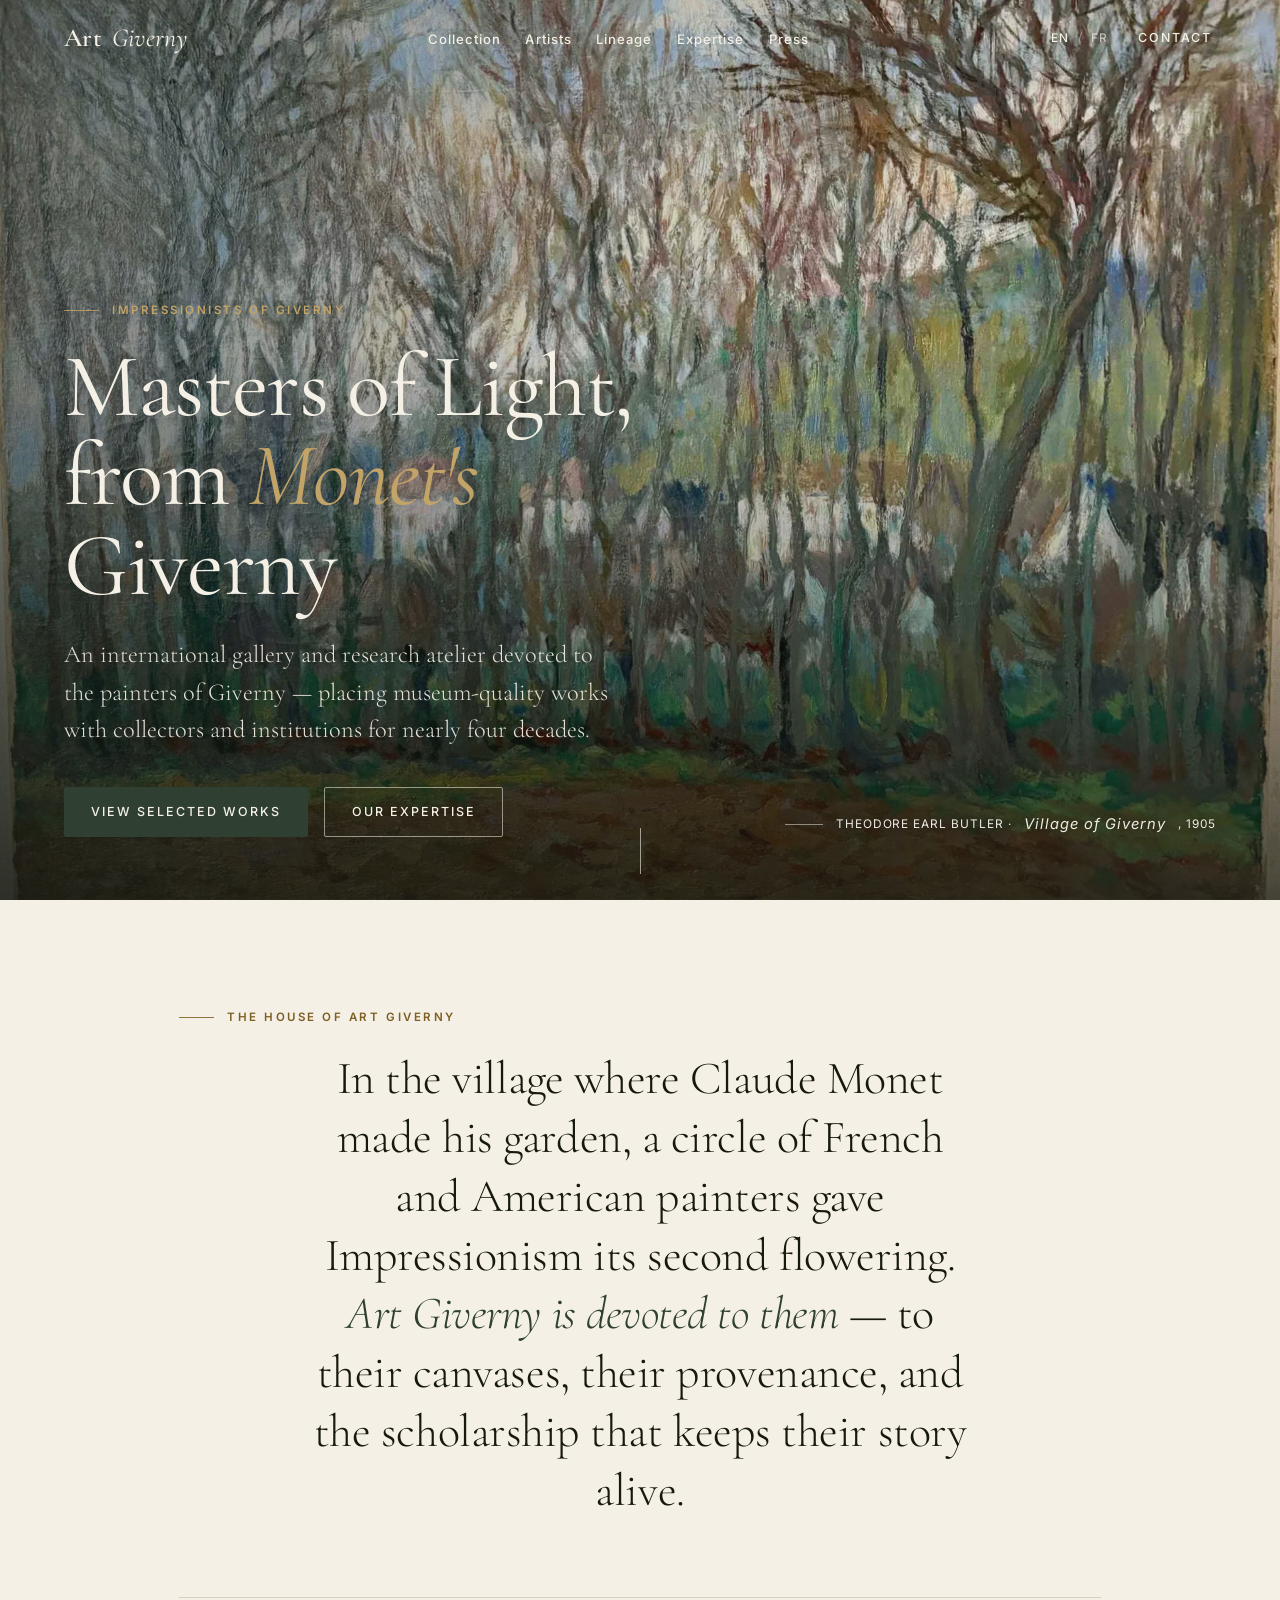
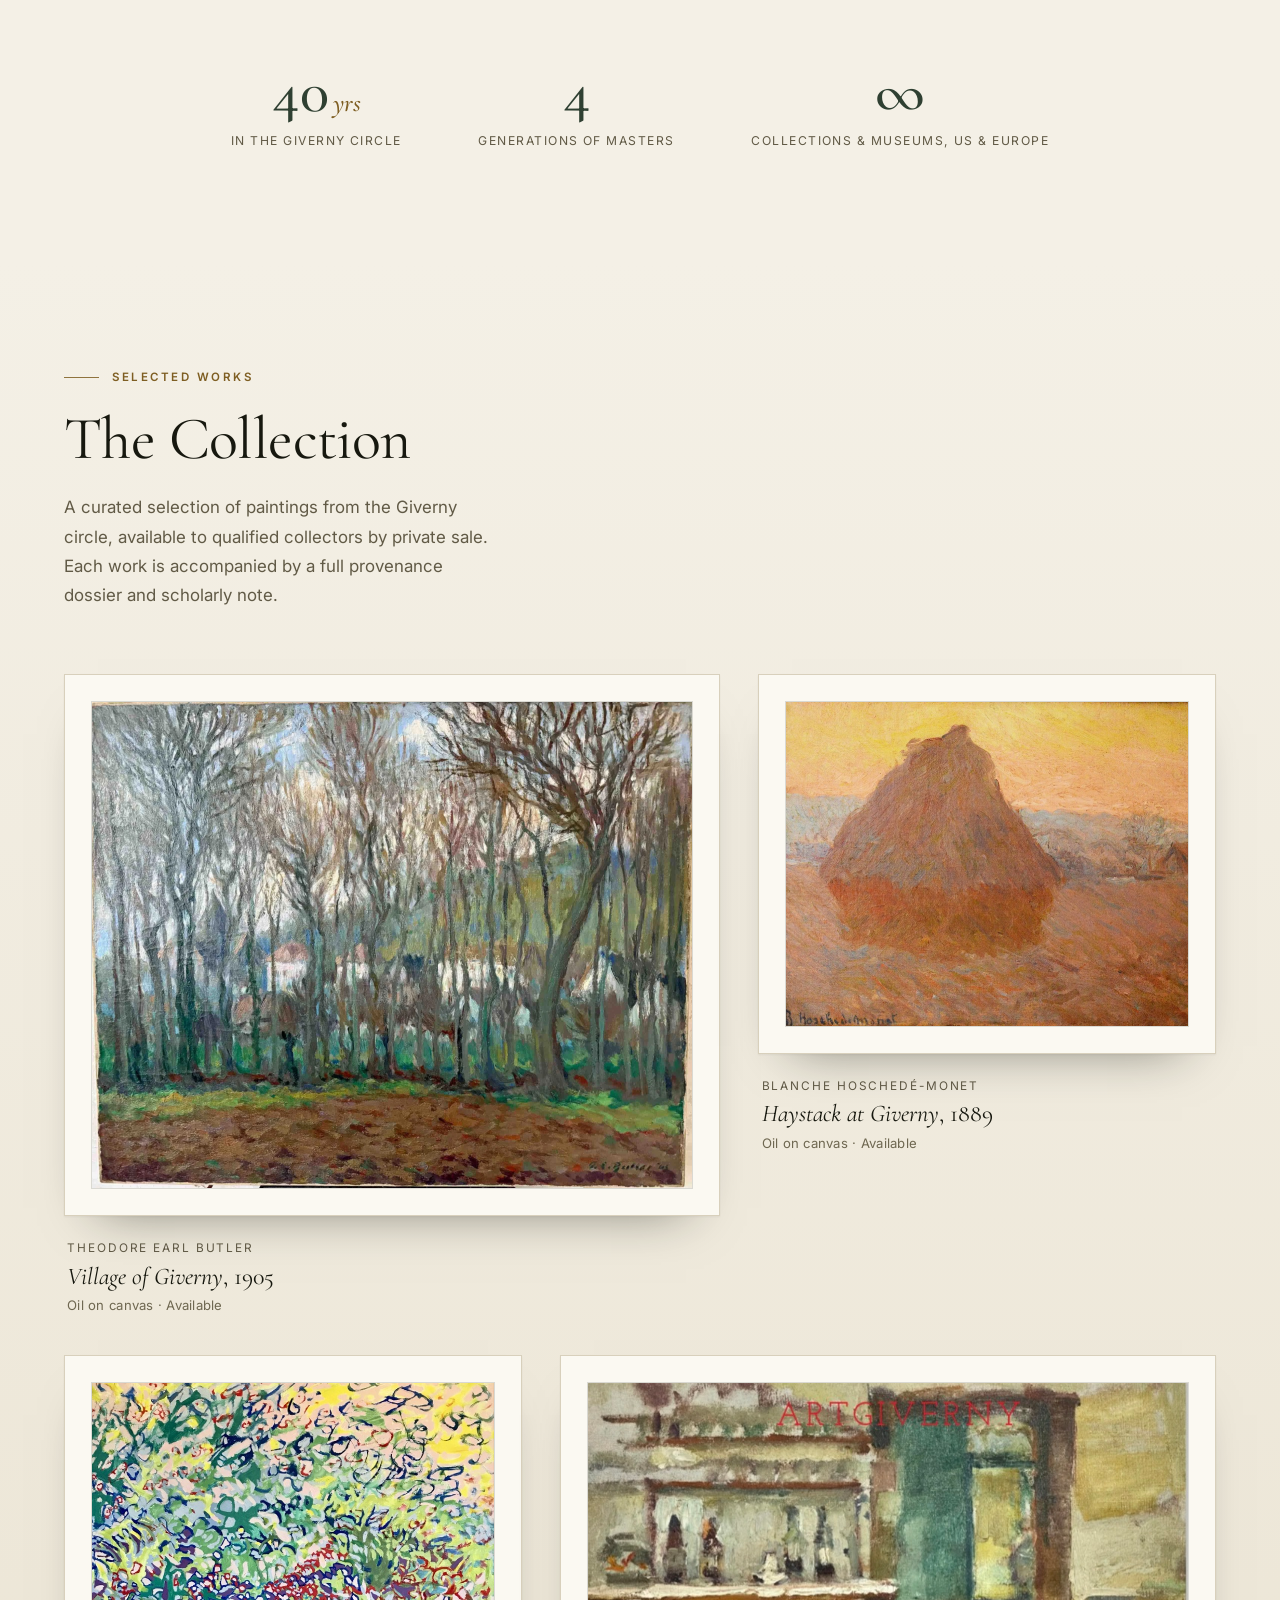
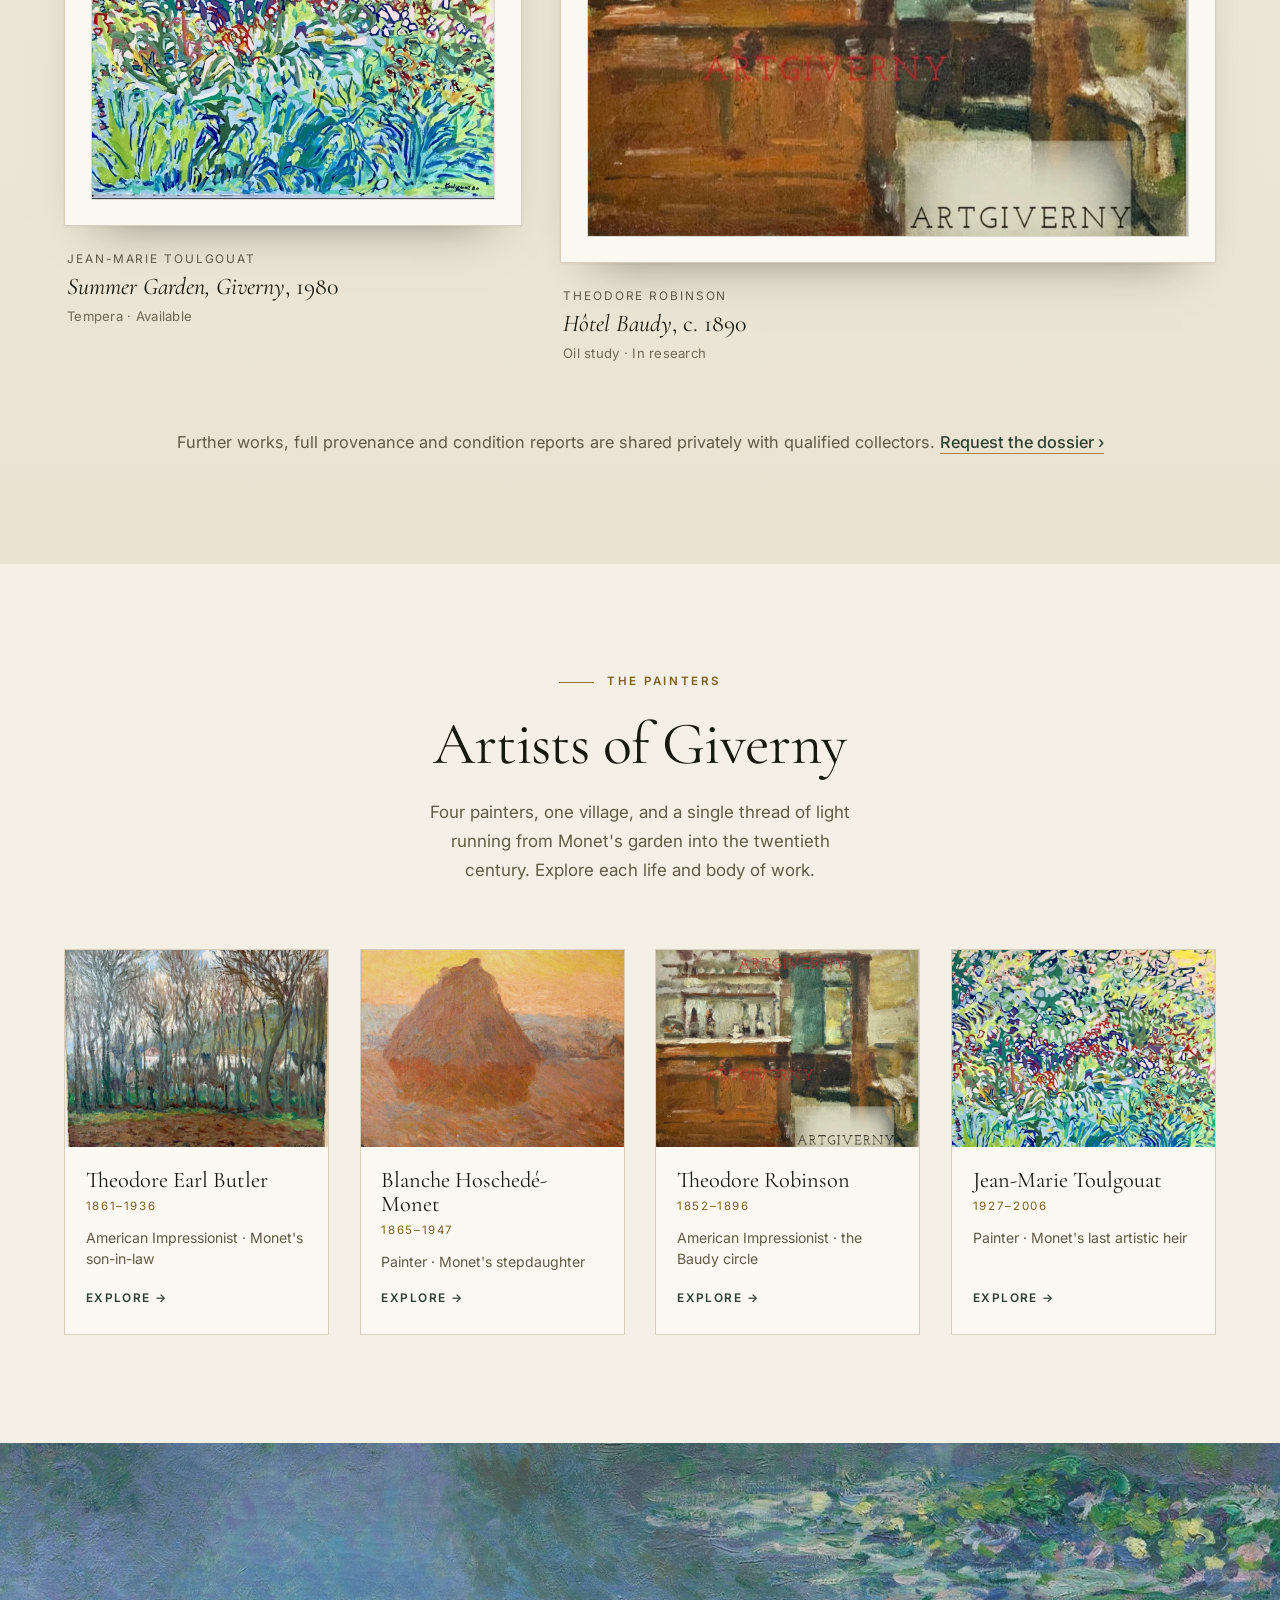
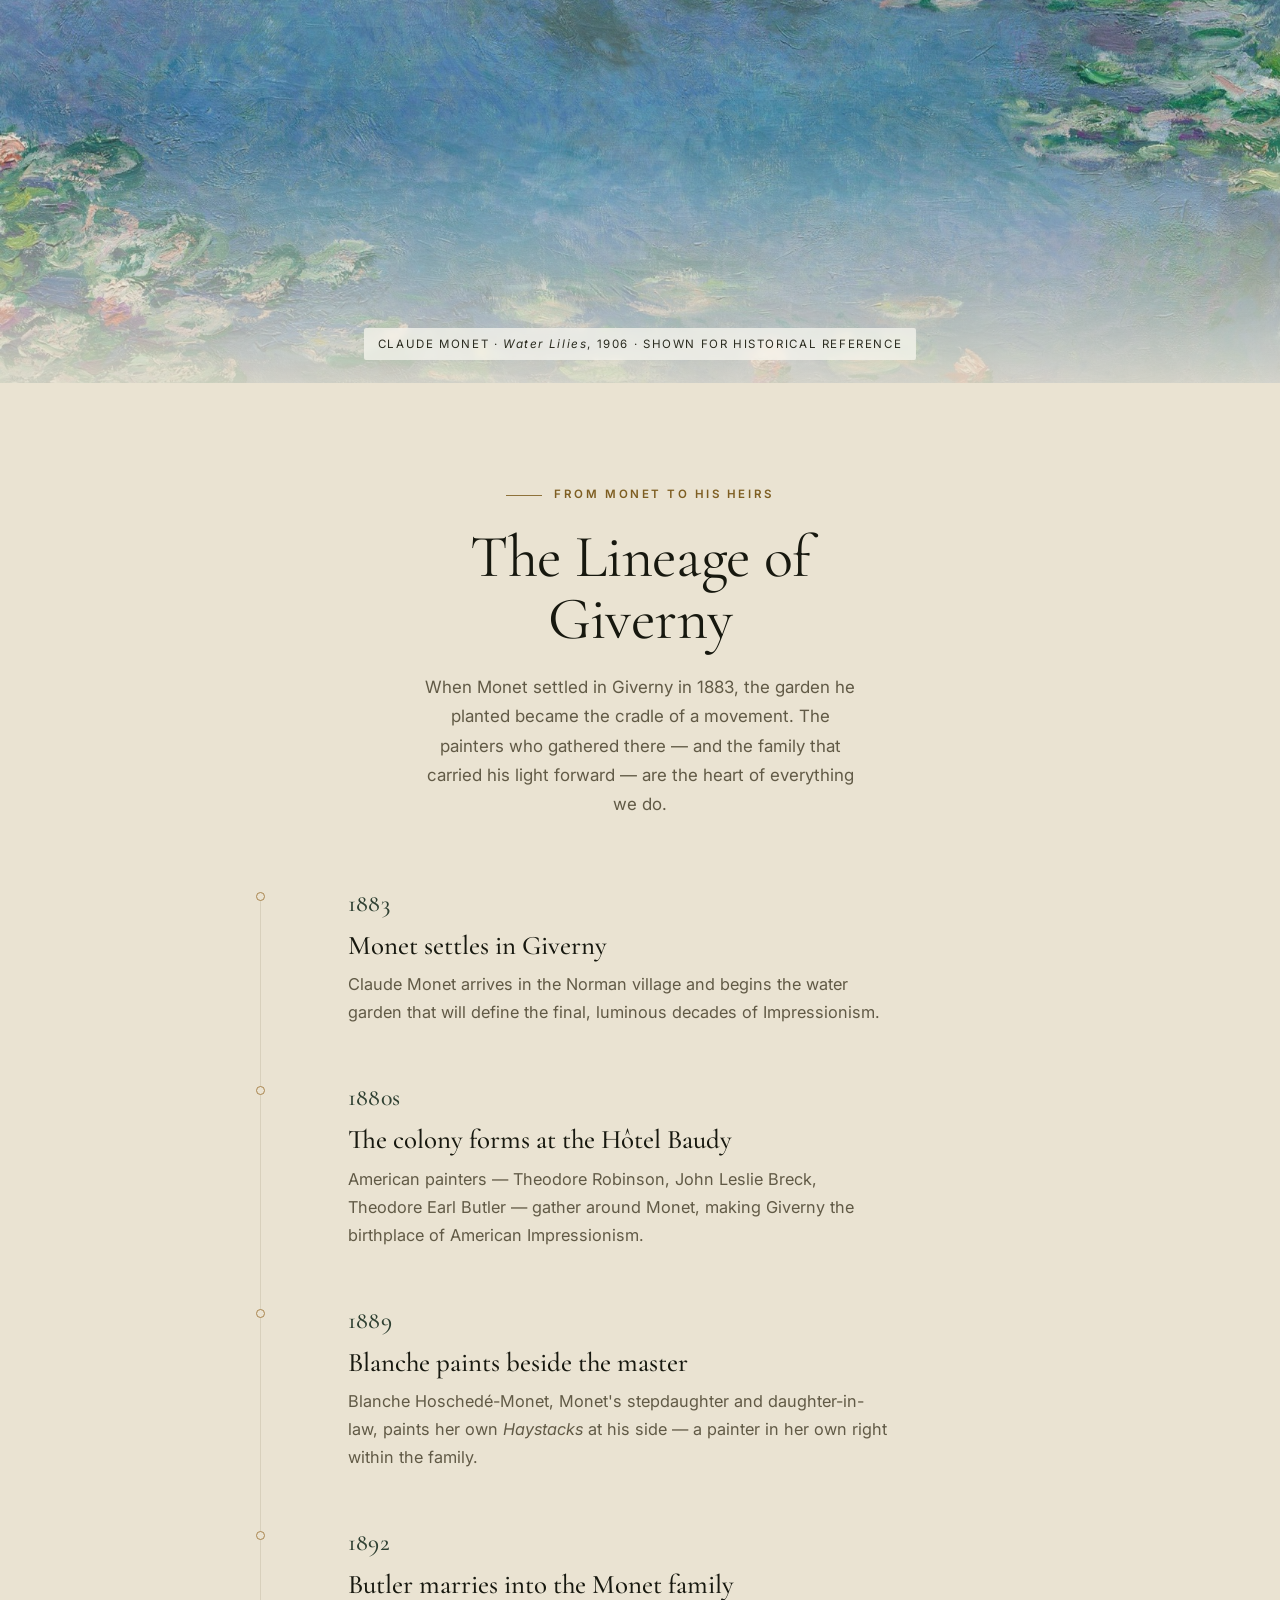
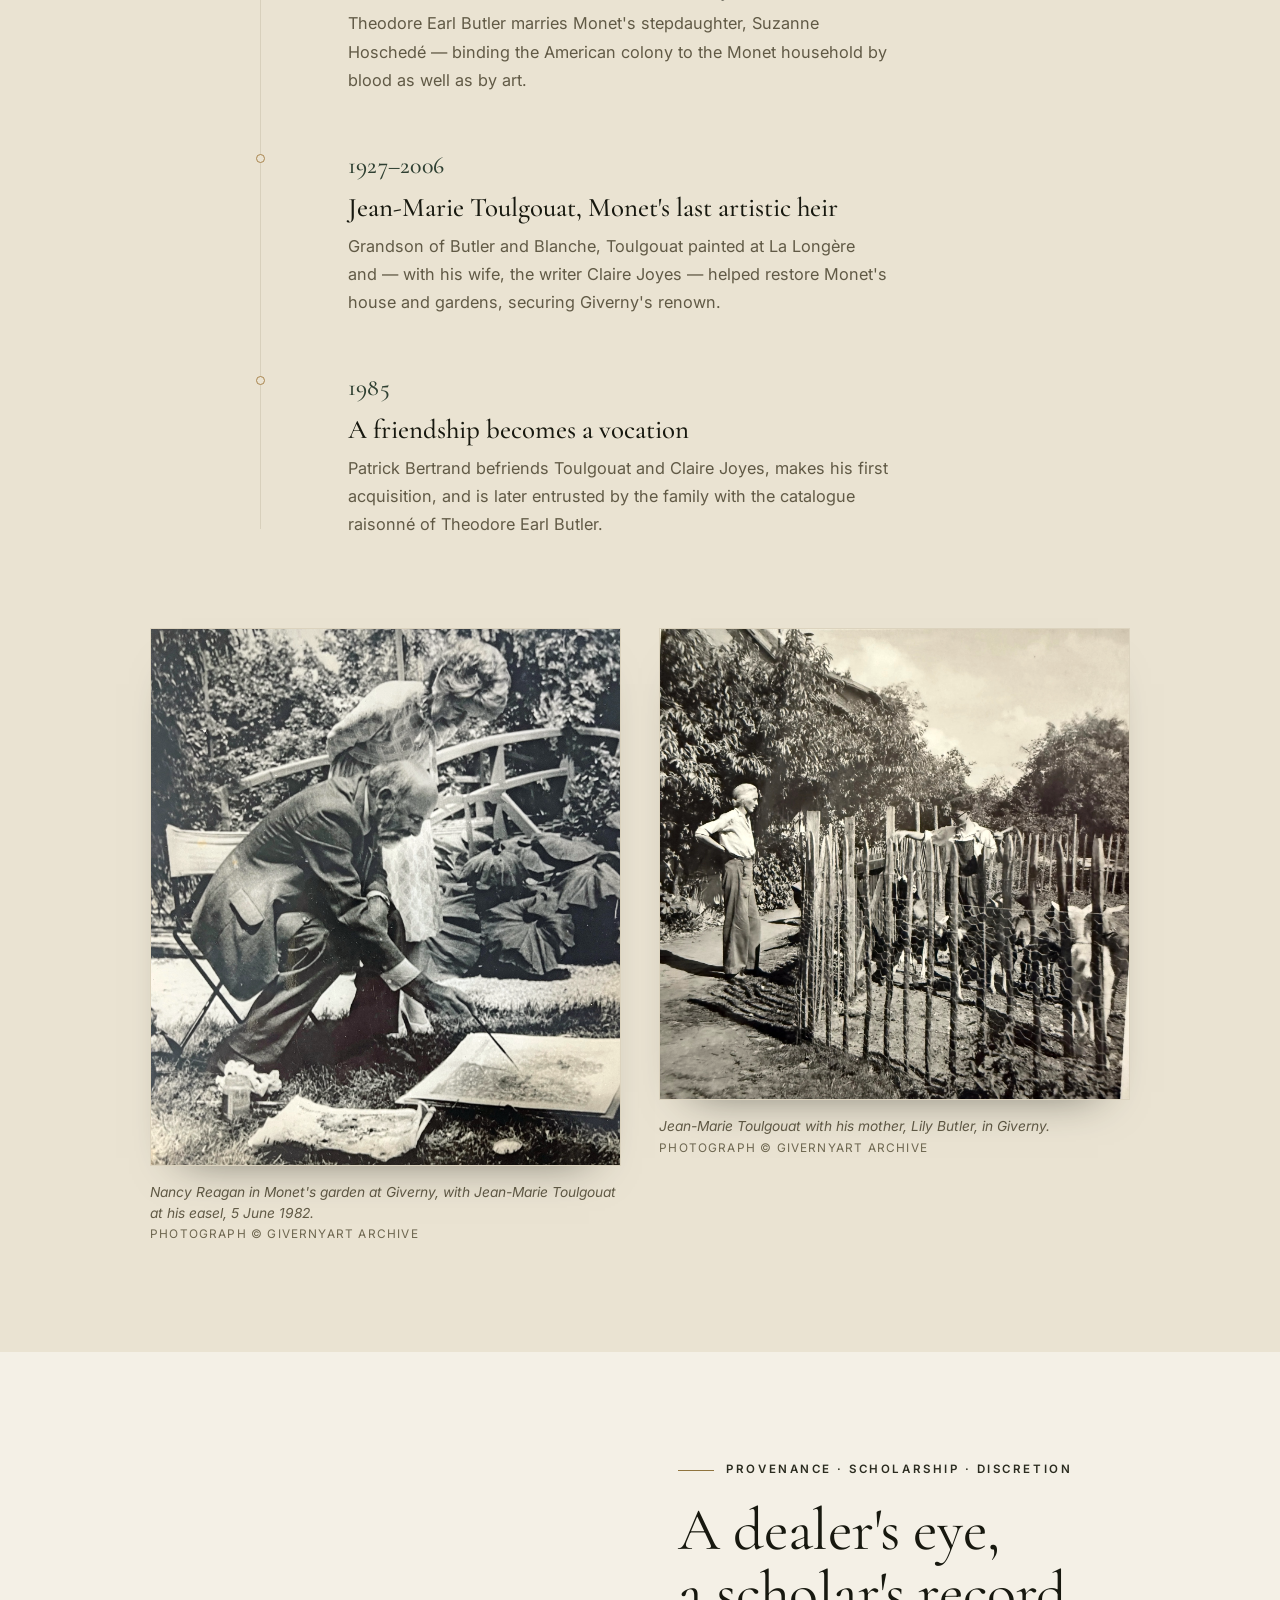
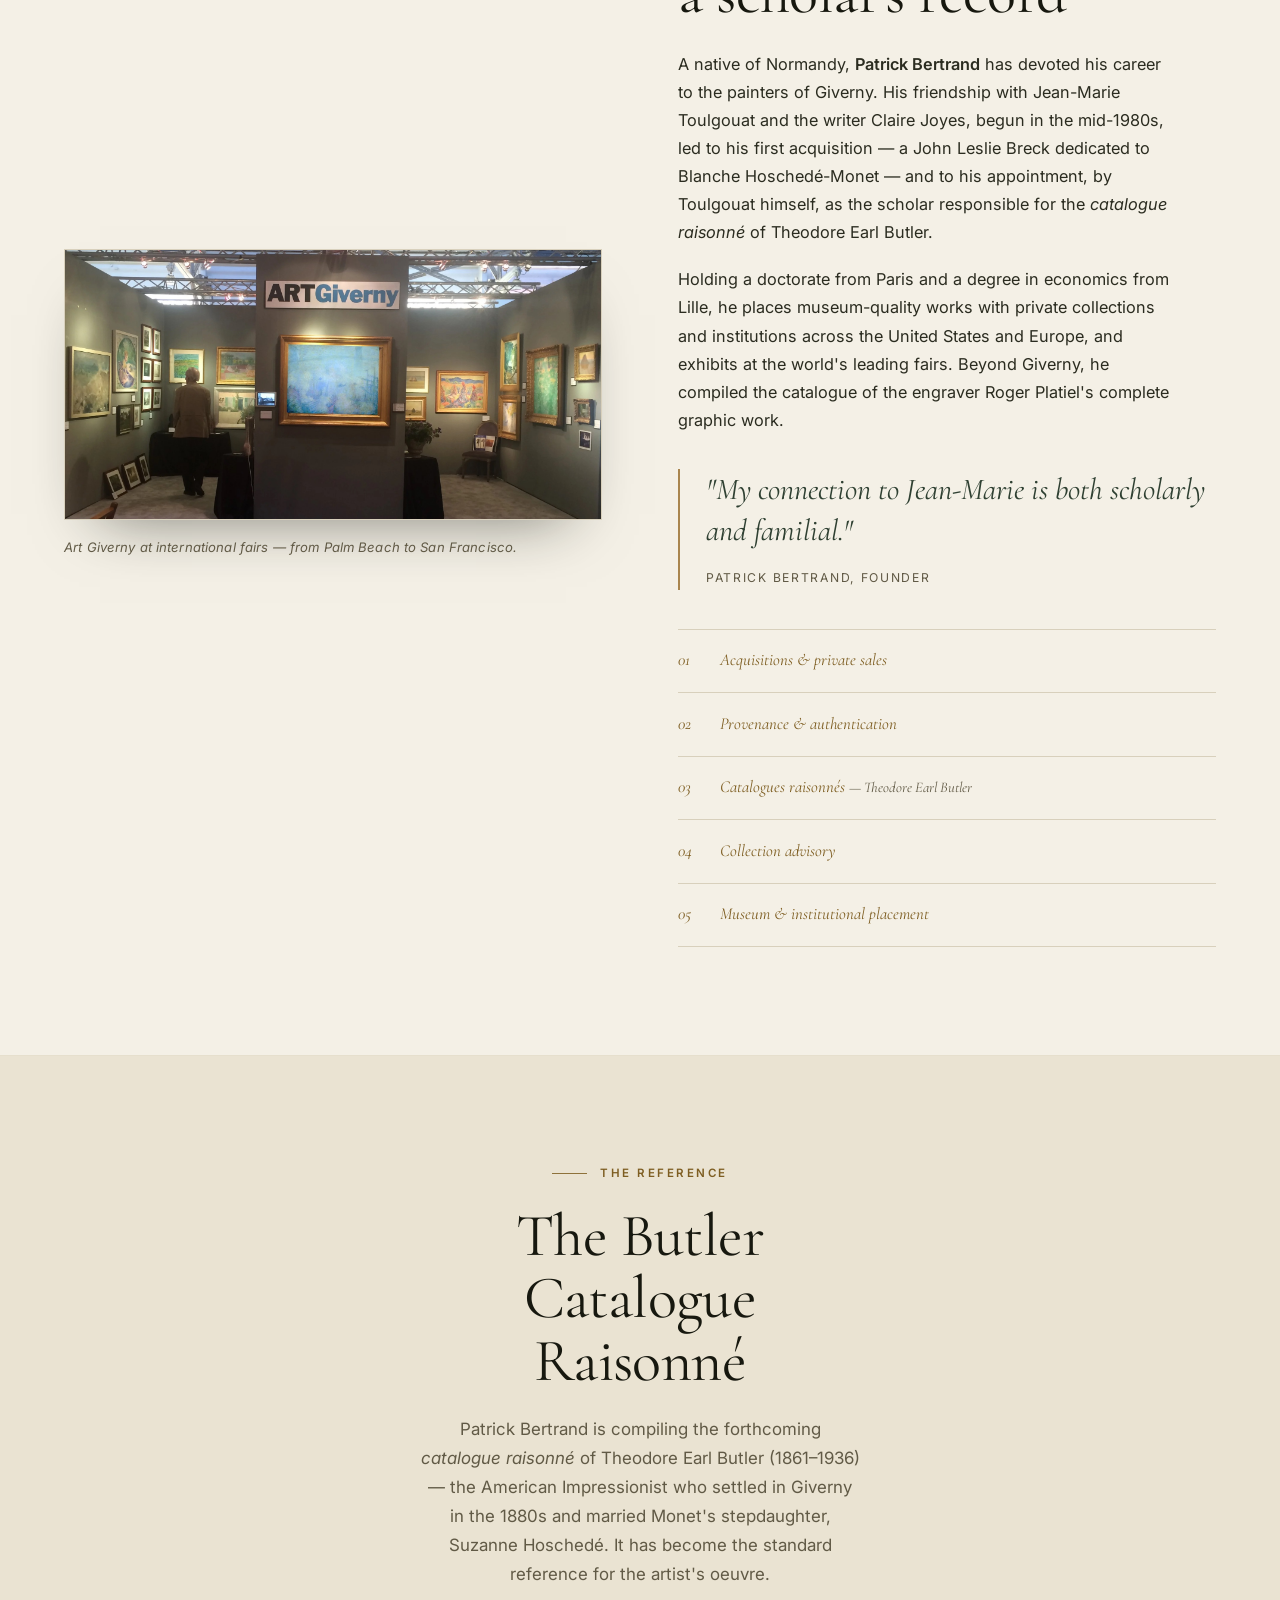
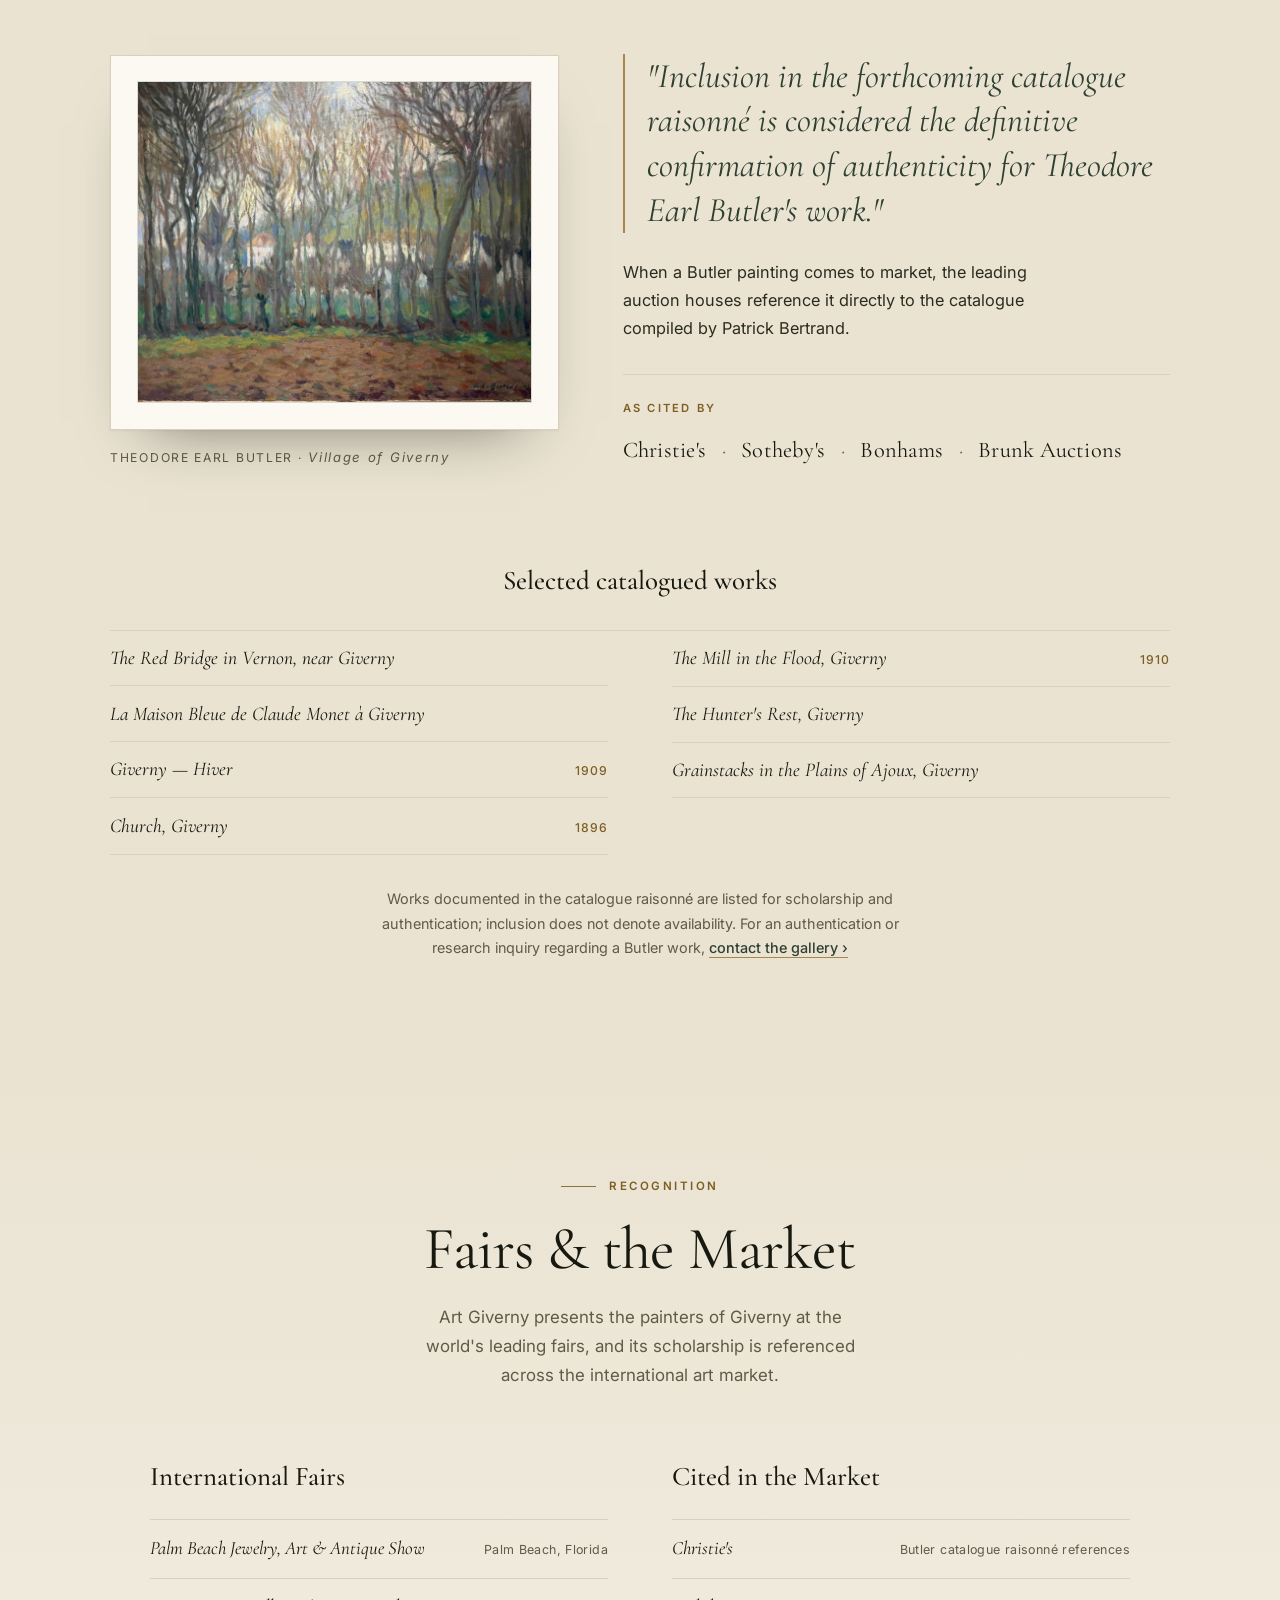
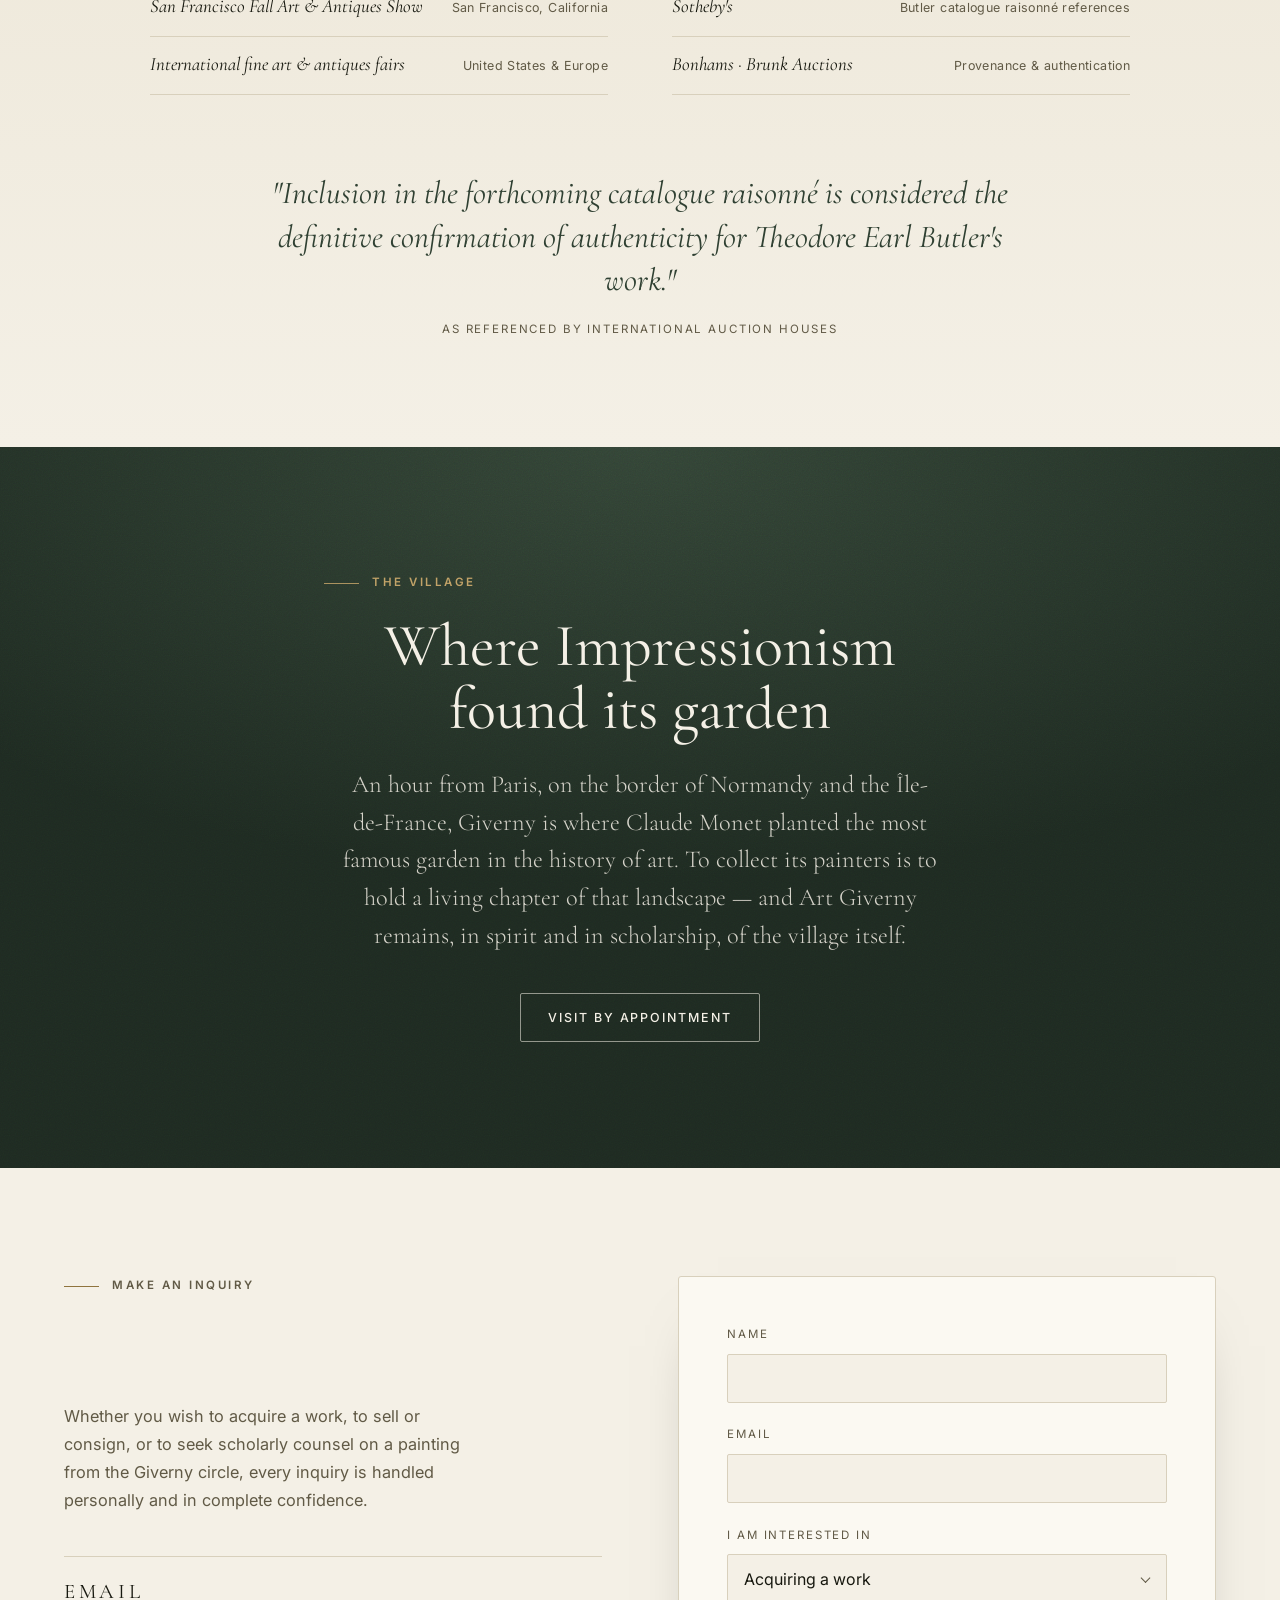
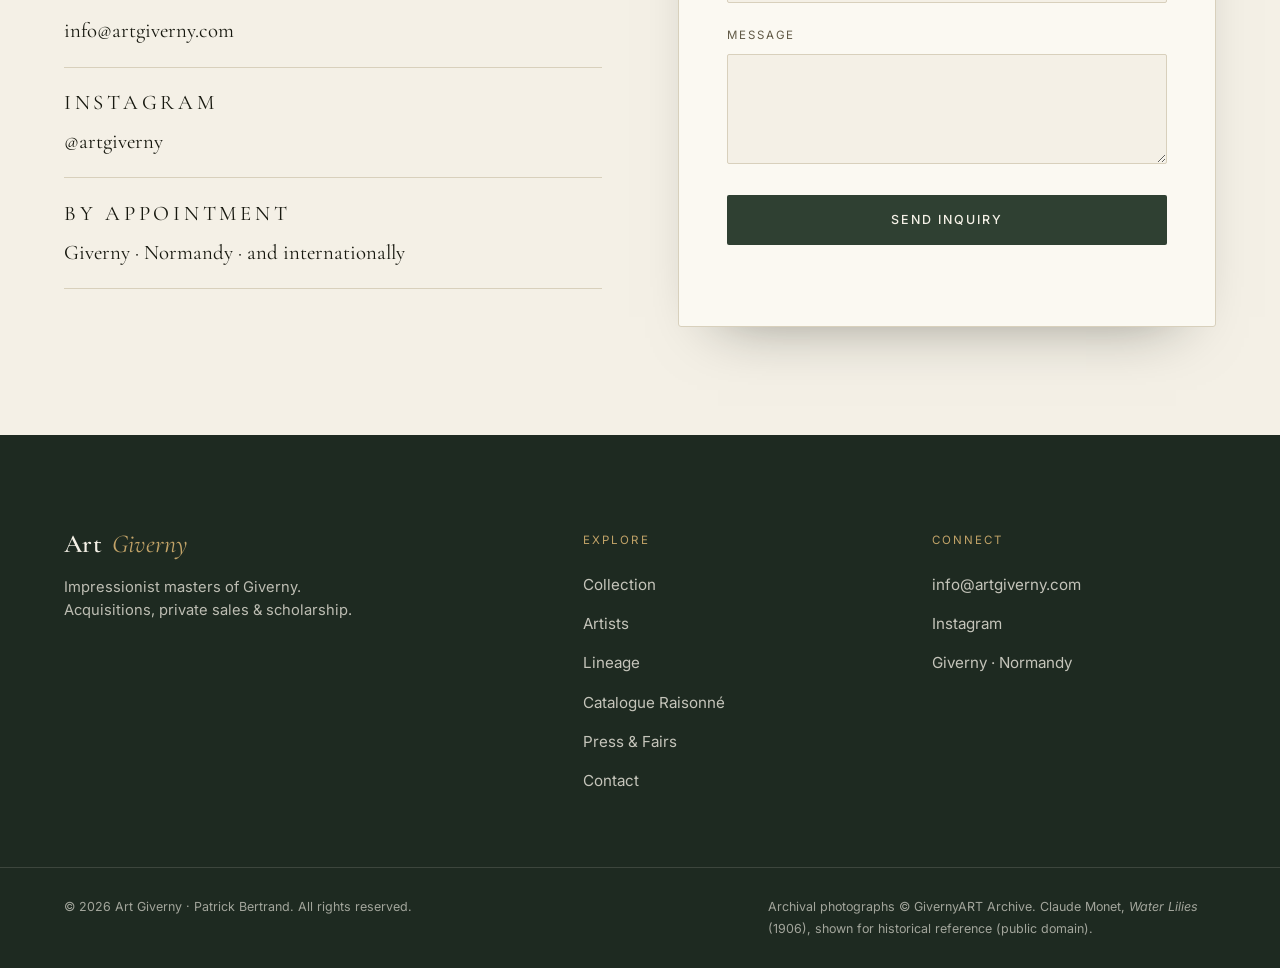
==== index.html @ 826881af "Art Giverny — bilingual gallery website International gallery of the Impressionist painters of Giver" ====
<!DOCTYPE html>
<html lang="en">
<head>
  <meta charset="UTF-8" />
  <meta name="viewport" content="width=device-width, initial-scale=1.0" />
  <title data-i18n="meta.title">Art Giverny — Impressionist Masters of Giverny | Patrick Bertrand</title>
  <meta name="description" data-i18n-attr="content" data-i18n="meta.desc" content="Art Giverny is an international gallery and research atelier devoted to the Impressionist painters of Giverny — Theodore Earl Butler, Blanche Hoschedé-Monet, Theodore Robinson and the heirs of Claude Monet. Acquisitions, private sales, provenance and scholarship by Patrick Bertrand." />
  <meta name="author" content="Patrick Bertrand · Art Giverny" />
  <link rel="canonical" href="https://www.artgiverny.com/" />

  <meta property="og:type" content="website" />
  <meta property="og:title" content="Art Giverny — Impressionist Masters of Giverny" />
  <meta property="og:description" content="An international gallery and research atelier for the painters of Giverny. Museum-quality works, provenance and scholarship by Patrick Bertrand." />
  <meta property="og:image" content="assets/img/butler-village-giverny-1905-lg.jpg" />
  <meta property="og:site_name" content="Art Giverny" />
  <meta name="twitter:card" content="summary_large_image" />
  <meta name="theme-color" content="#2F4032" />

  <link rel="icon" type="image/svg+xml" href="assets/favicon.svg" />
  <link rel="manifest" href="site.webmanifest" />

  <link rel="preconnect" href="https://fonts.googleapis.com" />
  <link rel="preconnect" href="https://fonts.gstatic.com" crossorigin />
  <link href="https://fonts.googleapis.com/css2?family=Cormorant+Garamond:ital,wght@0,300;0,400;0,500;0,600;1,400;1,500;1,600&family=Inter:wght@300;400;500;600&display=swap" rel="stylesheet" />

  <link rel="stylesheet" href="assets/css/styles.css" />

  <script type="application/ld+json">
  {
    "@context": "https://schema.org",
    "@type": "ArtGallery",
    "name": "Art Giverny",
    "description": "International gallery and research atelier devoted to the Impressionist painters of Giverny.",
    "url": "https://www.artgiverny.com/",
    "founder": { "@type": "Person", "name": "Patrick Bertrand", "jobTitle": "Founder & Director" },
    "knowsAbout": ["Impressionism", "Theodore Earl Butler", "Blanche Hoschedé-Monet", "Theodore Robinson", "Jean-Marie Toulgouat", "Claude Monet", "Giverny", "Catalogue raisonné"],
    "areaServed": ["United States", "Europe"],
    "address": { "@type": "PostalAddress", "addressLocality": "Giverny", "addressRegion": "Normandy", "addressCountry": "FR" }
  }
  </script>
</head>

<body>
  <a class="skip-link" href="#collection" data-i18n="a11y.skip">Skip to the collection</a>

  <!-- ============ HEADER ============ -->
  <header class="site-header" id="siteHeader">
    <div class="header-inner">
      <a class="wordmark" href="#top" aria-label="Art Giverny — home">
        <span class="wordmark-art">Art</span><span class="wordmark-sep"></span><span class="wordmark-giverny">Giverny</span>
      </a>

      <nav class="nav-primary" aria-label="Primary">
        <ul>
          <li><a href="#collection" data-i18n="nav.collection">Collection</a></li>
          <li><a href="#artists" data-i18n="nav.artists">Artists</a></li>
          <li><a href="#lineage" data-i18n="nav.lineage">Lineage</a></li>
          <li><a href="#expertise" data-i18n="nav.expertise">Expertise</a></li>
          <li><a href="#press" data-i18n="nav.press">Press</a></li>
        </ul>
      </nav>

      <div class="header-right">
        <div class="lang-toggle" role="group" aria-label="Language / Langue">
          <button class="lang-btn is-active" data-lang="en" aria-pressed="true">EN</button>
          <span class="lang-sep" aria-hidden="true">/</span>
          <button class="lang-btn" data-lang="fr" aria-pressed="false">FR</button>
        </div>
        <a class="btn btn-ghost header-cta" href="#contact" data-i18n="nav.contact">Contact</a>
      </div>

      <button class="menu-toggle" id="menuToggle" aria-label="Open menu" aria-expanded="false" aria-controls="mobileMenu">
        <span></span><span></span><span></span>
      </button>
    </div>
  </header>

  <!-- Mobile menu -->
  <div class="mobile-menu" id="mobileMenu" aria-hidden="true">
    <nav aria-label="Mobile">
      <ul>
        <li><a href="#collection" data-i18n="nav.collection">Collection</a></li>
        <li><a href="#artists" data-i18n="nav.artists">Artists</a></li>
        <li><a href="#lineage" data-i18n="nav.lineage">Lineage</a></li>
        <li><a href="#expertise" data-i18n="nav.expertise">Expertise</a></li>
        <li><a href="#press" data-i18n="nav.press">Press</a></li>
        <li><a href="#contact" data-i18n="nav.contact">Contact</a></li>
      </ul>
      <div class="lang-toggle lang-toggle--mobile" role="group" aria-label="Language / Langue">
        <button class="lang-btn is-active" data-lang="en" aria-pressed="true">English</button>
        <span class="lang-sep" aria-hidden="true">·</span>
        <button class="lang-btn" data-lang="fr" aria-pressed="false">Français</button>
      </div>
      <a class="btn btn-solid" href="#contact" data-i18n="nav.inquire">Make an Inquiry</a>
    </nav>
  </div>

  <main id="top">

    <!-- ============ HERO ============ -->
    <section class="hero" aria-label="Introduction">
      <div class="hero-media">
        <img src="assets/img/butler-village-giverny-1905-lg.jpg"
             alt="Theodore Earl Butler, Village of Giverny, 1905 — a luminous Impressionist landscape of bare trees before the village"
             fetchpriority="high" decoding="async" width="2400" height="1945" />
        <div class="hero-scrim"></div>
        <div class="grain" aria-hidden="true"></div>
      </div>

      <div class="hero-content">
        <p class="eyebrow eyebrow-light reveal" data-i18n="hero.eyebrow">Impressionists of Giverny</p>
        <h1 class="hero-title reveal" data-i18n-html="hero.title">Masters of Light,<br />from <em>Monet's</em> Giverny</h1>
        <p class="hero-lede reveal" data-i18n="hero.lede">An international gallery and research atelier devoted to the painters of Giverny — placing museum-quality works with collectors and institutions for nearly four decades.</p>
        <div class="hero-actions reveal">
          <a class="btn btn-solid" href="#collection" data-i18n="hero.cta1">View Selected Works</a>
          <a class="btn btn-line-light" href="#expertise" data-i18n="hero.cta2">Our Expertise</a>
        </div>
      </div>

      <figcaption class="hero-credit reveal">
        <span class="hero-credit-rule"></span>
        Theodore Earl Butler &middot; <em>Village of Giverny</em>, 1905
      </figcaption>

      <a class="scroll-cue" href="#statement" aria-label="Scroll down">
        <span class="scroll-cue-line"></span>
      </a>
    </section>

    <!-- ============ STATEMENT ============ -->
    <section class="statement" id="statement">
      <div class="wrap">
        <p class="eyebrow reveal" data-i18n="statement.eyebrow">The House of Art Giverny</p>
        <p class="statement-lead reveal" data-i18n-html="statement.lead">
          In the village where Claude Monet made his garden, a circle of French and American painters
          gave Impressionism its second flowering. <em>Art Giverny is devoted to them</em> — to their
          canvases, their provenance, and the scholarship that keeps their story alive.
        </p>
        <div class="statement-meta reveal">
          <div class="stat">
            <span class="stat-num">40<span class="stat-mark" data-i18n="unit.yrs">yrs</span></span>
            <span class="stat-label" data-i18n="statement.stat1">in the Giverny circle</span>
          </div>
          <div class="stat">
            <span class="stat-num">4</span>
            <span class="stat-label" data-i18n="statement.stat2">generations of masters</span>
          </div>
          <div class="stat">
            <span class="stat-num">∞</span>
            <span class="stat-label" data-i18n="statement.stat3">collections &amp; museums, US &amp; Europe</span>
          </div>
        </div>
      </div>
    </section>

    <!-- ============ COLLECTION ============ -->
    <section class="collection" id="collection">
      <div class="wrap">
        <header class="section-head reveal">
          <p class="eyebrow" data-i18n="collection.eyebrow">Selected Works</p>
          <h2 class="section-title" data-i18n="collection.title">The Collection</h2>
          <p class="section-intro" data-i18n="collection.intro">A curated selection of paintings from the Giverny circle, available to qualified
            collectors by private sale. Each work is accompanied by a full provenance dossier and scholarly note.</p>
        </header>

        <div class="gallery-grid">

          <figure class="work work--feature reveal" tabindex="0" role="button" data-key="butler"
            data-img="assets/img/butler-village-giverny-1905-lg.jpg"
            data-artist="Theodore Earl Butler (1861–1936)"
            data-title="Village of Giverny" data-year="1905" data-medium="Oil on canvas"
            data-status="Available — price on request"
            data-detail="American Impressionist and son-in-law of Claude Monet, Butler painted this veil of bare trees before the village at the height of his Giverny period. Works by Butler are authenticated through the forthcoming catalogue raisonné compiled by Patrick Bertrand — the reference cited by Christie's, Sotheby's and Bonhams."
            data-artist-fr="Theodore Earl Butler (1861–1936)"
            data-title-fr="Village de Giverny" data-year-fr="1905" data-medium-fr="Huile sur toile"
            data-status-fr="Disponible — prix sur demande"
            data-detail-fr="Impressionniste américain et gendre de Claude Monet, Butler a peint ce voile d'arbres dénudés devant le village au sommet de sa période givernoise. Les œuvres de Butler sont authentifiées par le catalogue raisonné en préparation établi par Patrick Bertrand — la référence citée par Christie's, Sotheby's et Bonhams.">
            <div class="work-frame">
              <img src="assets/img/butler-village-giverny-1905-sm.jpg"
                   srcset="assets/img/butler-village-giverny-1905-sm.jpg 800w, assets/img/butler-village-giverny-1905-lg.jpg 1800w"
                   sizes="(max-width: 880px) 100vw, 58vw" loading="lazy" decoding="async" width="2400" height="1945"
                   alt="Theodore Earl Butler, Village of Giverny, 1905, oil on canvas" />
              <span class="work-zoom" aria-hidden="true" data-i18n="work.view">View</span>
            </div>
            <figcaption class="work-caption">
              <span class="work-artist">Theodore Earl Butler</span>
              <span class="work-title"><em>Village of Giverny</em>, 1905</span>
              <span class="work-meta" data-i18n="work.butler.meta">Oil on canvas · Available</span>
            </figcaption>
          </figure>

          <figure class="work reveal" tabindex="0" role="button" data-key="blanche"
            data-img="assets/img/blanche-haystack-giverny-1889-lg.jpg"
            data-artist="Blanche Hoschedé-Monet (1865–1947)"
            data-title="Haystack at Giverny" data-year="1889" data-medium="Oil on canvas"
            data-status="Available — price on request"
            data-detail="Stepdaughter and daughter-in-law of Claude Monet, Blanche painted at the master's side. Her radiant grainstack at sunset belongs to the same campaign as Monet's celebrated Haystacks. Provenance: the Hoschedé-Butler family."
            data-artist-fr="Blanche Hoschedé-Monet (1865–1947)"
            data-title-fr="Meule à Giverny" data-year-fr="1889" data-medium-fr="Huile sur toile"
            data-status-fr="Disponible — prix sur demande"
            data-detail-fr="Belle-fille de Claude Monet, Blanche peignait aux côtés du maître. Sa meule rayonnante au soleil couchant appartient à la même campagne que les célèbres Meules de Monet. Provenance : la famille Hoschedé-Butler.">
            <div class="work-frame">
              <img src="assets/img/blanche-haystack-giverny-1889-sm.jpg"
                   srcset="assets/img/blanche-haystack-giverny-1889-sm.jpg 800w, assets/img/blanche-haystack-giverny-1889-lg.jpg 1800w"
                   sizes="(max-width: 880px) 100vw, 40vw" loading="lazy" decoding="async" width="1920" height="1549"
                   alt="Blanche Hoschedé-Monet, Haystack at Giverny, 1889, glowing at sunset" />
              <span class="work-zoom" aria-hidden="true" data-i18n="work.view">View</span>
            </div>
            <figcaption class="work-caption">
              <span class="work-artist">Blanche Hoschedé-Monet</span>
              <span class="work-title"><em>Haystack at Giverny</em>, 1889</span>
              <span class="work-meta" data-i18n="work.blanche.meta">Oil on canvas · Available</span>
            </figcaption>
          </figure>

          <figure class="work reveal" tabindex="0" role="button" data-key="toulgouat"
            data-img="assets/img/toulgouat-summer-garden-1980-lg.jpg"
            data-artist="Jean-Marie Toulgouat (1927–2006)"
            data-title="Summer Garden, Giverny" data-year="1980" data-medium="Tempera"
            data-status="Available — price on request"
            data-detail="Grandson of Theodore Earl Butler and Blanche Hoschedé-Monet, Toulgouat was Monet's last artistic heir. From his atelier at La Longère he carried the colour of Giverny into a modern sensibility. He helped restore Monet's house and gardens with his wife, the writer Claire Joyes."
            data-artist-fr="Jean-Marie Toulgouat (1927–2006)"
            data-title-fr="Jardin d'été, Giverny" data-year-fr="1980" data-medium-fr="Détrempe"
            data-status-fr="Disponible — prix sur demande"
            data-detail-fr="Petit-fils de Theodore Earl Butler et de Blanche Hoschedé-Monet, Toulgouat fut le dernier héritier artistique de Monet. Depuis son atelier de La Longère, il a porté les couleurs de Giverny vers une sensibilité moderne. Il a contribué à restaurer la maison et les jardins de Monet avec son épouse, l'écrivaine Claire Joyes.">
            <div class="work-frame">
              <img src="assets/img/toulgouat-summer-garden-1980-sm.jpg"
                   srcset="assets/img/toulgouat-summer-garden-1980-sm.jpg 800w, assets/img/toulgouat-summer-garden-1980-lg.jpg 1800w"
                   sizes="(max-width: 880px) 100vw, 40vw" loading="lazy" decoding="async" width="1302" height="1346"
                   alt="Jean-Marie Toulgouat, Summer Garden, Giverny, 1980, vivid tempera of the garden" />
              <span class="work-zoom" aria-hidden="true" data-i18n="work.view">View</span>
            </div>
            <figcaption class="work-caption">
              <span class="work-artist">Jean-Marie Toulgouat</span>
              <span class="work-title"><em>Summer Garden, Giverny</em>, 1980</span>
              <span class="work-meta" data-i18n="work.toulgouat.meta">Tempera · Available</span>
            </figcaption>
          </figure>

          <figure class="work work--wide reveal" tabindex="0" role="button" data-key="robinson"
            data-img="assets/img/robinson-hotel-baudy-lg.jpg"
            data-artist="Theodore Robinson (1852–1896)"
            data-title="Hôtel Baudy, Giverny" data-year="c. 1890" data-medium="Oil on canvas, study"
            data-status="In research — available on request"
            data-detail="A central figure of the American colony and a close friend of Monet, Robinson stayed at the Hôtel Baudy, the inn at the heart of artists' life in Giverny. An intimate interior study from the years that defined American Impressionism."
            data-artist-fr="Theodore Robinson (1852–1896)"
            data-title-fr="Hôtel Baudy, Giverny" data-year-fr="v. 1890" data-medium-fr="Huile sur toile, étude"
            data-status-fr="En recherche — disponible sur demande"
            data-detail-fr="Figure centrale de la colonie américaine et ami proche de Monet, Robinson séjournait à l'Hôtel Baudy, l'auberge au cœur de la vie des artistes à Giverny. Une étude d'intérieur intime, des années qui ont défini l'impressionnisme américain.">
            <div class="work-frame">
              <img src="assets/img/robinson-hotel-baudy-sm.jpg"
                   srcset="assets/img/robinson-hotel-baudy-sm.jpg 800w, assets/img/robinson-hotel-baudy-lg.jpg 1300w"
                   sizes="(max-width: 880px) 100vw, 58vw" loading="lazy" decoding="async" width="1300" height="981"
                   alt="Theodore Robinson, interior study of the Hôtel Baudy in Giverny" />
              <span class="work-zoom" aria-hidden="true" data-i18n="work.view">View</span>
            </div>
            <figcaption class="work-caption">
              <span class="work-artist">Theodore Robinson</span>
              <span class="work-title"><em>Hôtel Baudy</em>, c. 1890</span>
              <span class="work-meta" data-i18n="work.robinson.meta">Oil study · In research</span>
            </figcaption>
          </figure>

        </div>

        <p class="collection-note reveal" data-i18n-html="collection.note">Further works, full provenance and condition reports are shared privately with
          qualified collectors. <a href="#contact" class="link-underline">Request the dossier &rsaquo;</a></p>
      </div>
    </section>

    <!-- ============ ARTISTS ============ -->
    <section class="artists" id="artists">
      <div class="wrap">
        <header class="section-head section-head--center reveal">
          <p class="eyebrow" data-i18n="artists.eyebrow">The Painters</p>
          <h2 class="section-title" data-i18n="artists.title">Artists of Giverny</h2>
          <p class="section-intro" data-i18n="artists.intro">Four painters, one village, and a single thread of light running from
            Monet's garden into the twentieth century. Explore each life and body of work.</p>
        </header>

        <div class="artist-grid">
          <a class="artist-card reveal" href="artist.html?id=butler">
            <div class="artist-card-media">
              <img src="assets/img/butler-village-giverny-1905-sm.jpg" loading="lazy" decoding="async" width="2400" height="1945"
                   alt="Theodore Earl Butler" />
            </div>
            <div class="artist-card-body">
              <span class="artist-card-name">Theodore Earl Butler</span>
              <span class="artist-card-dates">1861–1936</span>
              <span class="artist-card-role" data-i18n="artists.butler.role">American Impressionist · Monet's son-in-law</span>
              <span class="artist-card-link" data-i18n="artists.explore">Explore →</span>
            </div>
          </a>

          <a class="artist-card reveal" href="artist.html?id=blanche-hoschede-monet">
            <div class="artist-card-media">
              <img src="assets/img/blanche-haystack-giverny-1889-sm.jpg" loading="lazy" decoding="async" width="1920" height="1549"
                   alt="Blanche Hoschedé-Monet" />
            </div>
            <div class="artist-card-body">
              <span class="artist-card-name">Blanche Hoschedé-Monet</span>
              <span class="artist-card-dates">1865–1947</span>
              <span class="artist-card-role" data-i18n="artists.blanche.role">Painter · Monet's stepdaughter</span>
              <span class="artist-card-link" data-i18n="artists.explore">Explore →</span>
            </div>
          </a>

          <a class="artist-card reveal" href="artist.html?id=theodore-robinson">
            <div class="artist-card-media">
              <img src="assets/img/robinson-hotel-baudy-sm.jpg" loading="lazy" decoding="async" width="1300" height="981"
                   alt="Theodore Robinson" />
            </div>
            <div class="artist-card-body">
              <span class="artist-card-name">Theodore Robinson</span>
              <span class="artist-card-dates">1852–1896</span>
              <span class="artist-card-role" data-i18n="artists.robinson.role">American Impressionist · the Baudy circle</span>
              <span class="artist-card-link" data-i18n="artists.explore">Explore →</span>
            </div>
          </a>

          <a class="artist-card reveal" href="artist.html?id=jean-marie-toulgouat">
            <div class="artist-card-media">
              <img src="assets/img/toulgouat-summer-garden-1980-sm.jpg" loading="lazy" decoding="async" width="1302" height="1346"
                   alt="Jean-Marie Toulgouat" />
            </div>
            <div class="artist-card-body">
              <span class="artist-card-name">Jean-Marie Toulgouat</span>
              <span class="artist-card-dates">1927–2006</span>
              <span class="artist-card-role" data-i18n="artists.toulgouat.role">Painter · Monet's last artistic heir</span>
              <span class="artist-card-link" data-i18n="artists.explore">Explore →</span>
            </div>
          </a>
        </div>
      </div>
    </section>

    <!-- ============ LINEAGE ============ -->
    <section class="lineage" id="lineage">
      <div class="lineage-divider reveal-media">
        <img src="assets/img/heritage/monet-water-lilies-1906.jpg" loading="lazy" decoding="async" width="1700" height="1633"
             alt="Claude Monet, Water Lilies, 1906 — the water garden at Giverny" />
        <div class="lineage-divider-scrim"></div>
        <figcaption class="divider-credit" data-i18n-html="lineage.divider">Claude Monet · <em>Water Lilies</em>, 1906 · shown for historical reference</figcaption>
      </div>

      <div class="wrap">
        <header class="section-head section-head--center reveal">
          <p class="eyebrow" data-i18n="lineage.eyebrow">From Monet to his Heirs</p>
          <h2 class="section-title" data-i18n="lineage.title">The Lineage of Giverny</h2>
          <p class="section-intro" data-i18n="lineage.intro">When Monet settled in Giverny in 1883, the garden he planted became the cradle of a
            movement. The painters who gathered there — and the family that carried his light forward — are the heart of
            everything we do.</p>
        </header>

        <ol class="timeline">
          <li class="timeline-item reveal">
            <span class="timeline-year">1883</span>
            <div class="timeline-body">
              <h3 data-i18n="lineage.t1.h">Monet settles in Giverny</h3>
              <p data-i18n="lineage.t1.p">Claude Monet arrives in the Norman village and begins the water garden that will define the final, luminous decades of Impressionism.</p>
            </div>
          </li>
          <li class="timeline-item reveal">
            <span class="timeline-year">1880s</span>
            <div class="timeline-body">
              <h3 data-i18n="lineage.t2.h">The colony forms at the Hôtel Baudy</h3>
              <p data-i18n="lineage.t2.p">American painters — Theodore Robinson, John Leslie Breck, Theodore Earl Butler — gather around Monet, making Giverny the birthplace of American Impressionism.</p>
            </div>
          </li>
          <li class="timeline-item reveal">
            <span class="timeline-year">1889</span>
            <div class="timeline-body">
              <h3 data-i18n-html="lineage.t3.h">Blanche paints beside the master</h3>
              <p data-i18n-html="lineage.t3.p">Blanche Hoschedé-Monet, Monet's stepdaughter and daughter-in-law, paints her own <em>Haystacks</em> at his side — a painter in her own right within the family.</p>
            </div>
          </li>
          <li class="timeline-item reveal">
            <span class="timeline-year">1892</span>
            <div class="timeline-body">
              <h3 data-i18n="lineage.t4.h">Butler marries into the Monet family</h3>
              <p data-i18n="lineage.t4.p">Theodore Earl Butler marries Monet's stepdaughter, Suzanne Hoschedé — binding the American colony to the Monet household by blood as well as by art.</p>
            </div>
          </li>
          <li class="timeline-item reveal">
            <span class="timeline-year">1927–2006</span>
            <div class="timeline-body">
              <h3 data-i18n="lineage.t5.h">Jean-Marie Toulgouat, Monet's last artistic heir</h3>
              <p data-i18n="lineage.t5.p">Grandson of Butler and Blanche, Toulgouat painted at La Longère and — with his wife, the writer Claire Joyes — helped restore Monet's house and gardens, securing Giverny's renown.</p>
            </div>
          </li>
          <li class="timeline-item reveal">
            <span class="timeline-year">1985</span>
            <div class="timeline-body">
              <h3 data-i18n="lineage.t6.h">A friendship becomes a vocation</h3>
              <p data-i18n="lineage.t6.p">Patrick Bertrand befriends Toulgouat and Claire Joyes, makes his first acquisition, and is later entrusted by the family with the catalogue raisonné of Theodore Earl Butler.</p>
            </div>
          </li>
        </ol>

        <div class="archive-pair">
          <figure class="archive reveal">
            <img src="assets/img/archive-reagan-monet-garden-1982-lg.jpg" loading="lazy" decoding="async" width="2500" height="2859"
                 alt="Archival photograph: a visit to Claude Monet's garden in Giverny, 1982" />
            <figcaption data-i18n-html="lineage.archive1">Nancy Reagan in Monet's garden at Giverny, with Jean-Marie Toulgouat at his easel, 5 June 1982.<br /><span class="archive-cred">Photograph © GivernyART Archive</span></figcaption>
          </figure>
          <figure class="archive reveal">
            <img src="assets/img/archive-toulgouat-lily-butler-lg.jpg" loading="lazy" decoding="async" width="2500" height="2506"
                 alt="Archival photograph: Jean-Marie Toulgouat with his mother Lily Butler in Giverny" />
            <figcaption data-i18n-html="lineage.archive2">Jean-Marie Toulgouat with his mother, Lily Butler, in Giverny.<br /><span class="archive-cred">Photograph © GivernyART Archive</span></figcaption>
          </figure>
        </div>
      </div>
    </section>

    <!-- ============ EXPERTISE / ABOUT ============ -->
    <section class="expertise" id="expertise">
      <div class="wrap expertise-grid">
        <div class="expertise-media reveal-media">
          <img src="assets/img/artgiverny-fair-booth-lg.jpg" loading="lazy" decoding="async" width="2500" height="1254"
               alt="The Art Giverny stand at an international fine art and antiques fair" />
          <figcaption class="expertise-media-cap" data-i18n="expertise.caption">Art Giverny at international fairs — from Palm Beach to San Francisco.</figcaption>
        </div>

        <div class="expertise-text">
          <p class="eyebrow reveal" data-i18n="expertise.eyebrow">Provenance · Scholarship · Discretion</p>
          <h2 class="section-title reveal" data-i18n-html="expertise.title">A dealer's eye,<br />a scholar's record</h2>
          <p class="reveal" data-i18n-html="expertise.p1">A native of Normandy, <strong>Patrick Bertrand</strong> has devoted his career to the painters of
            Giverny. His friendship with Jean-Marie Toulgouat and the writer Claire Joyes, begun in the mid-1980s, led to
            his first acquisition — a John Leslie Breck dedicated to Blanche Hoschedé-Monet — and to his appointment, by
            Toulgouat himself, as the scholar responsible for the <em>catalogue raisonné</em> of Theodore Earl Butler.</p>
          <p class="reveal" data-i18n="expertise.p2">Holding a doctorate from Paris and a degree in economics from Lille, he places museum-quality
            works with private collections and institutions across the United States and Europe, and exhibits at the
            world's leading fairs. Beyond Giverny, he compiled the catalogue of the engraver Roger Platiel's complete
            graphic work.</p>

          <blockquote class="pull-quote reveal">
            <p data-i18n="expertise.quote">"My connection to Jean-Marie is both scholarly and familial."</p>
            <cite data-i18n="expertise.cite">Patrick Bertrand, Founder</cite>
          </blockquote>

          <ul class="services reveal">
            <li><span>01</span> <span data-i18n="expertise.s1">Acquisitions &amp; private sales</span></li>
            <li><span>02</span> <span data-i18n="expertise.s2">Provenance &amp; authentication</span></li>
            <li><span>03</span> <span data-i18n-html="expertise.s3">Catalogues raisonnés <em>— Theodore Earl Butler</em></span></li>
            <li><span>04</span> <span data-i18n="expertise.s4">Collection advisory</span></li>
            <li><span>05</span> <span data-i18n="expertise.s5">Museum &amp; institutional placement</span></li>
          </ul>
        </div>
      </div>
    </section>

    <!-- ============ CATALOGUE RAISONNÉ ============ -->
    <section class="catalogue" id="catalogue">
      <div class="wrap">
        <header class="section-head section-head--center reveal">
          <p class="eyebrow" data-i18n="catalogue.eyebrow">The Reference</p>
          <h2 class="section-title" data-i18n="catalogue.title">The Butler Catalogue Raisonné</h2>
          <p class="section-intro" data-i18n-html="catalogue.intro">Patrick Bertrand is compiling the forthcoming <em>catalogue raisonné</em> of Theodore Earl
            Butler (1861–1936) — the American Impressionist who settled in Giverny in the 1880s and married Monet's
            stepdaughter, Suzanne Hoschedé. It has become the standard reference for the artist's oeuvre.</p>
        </header>

        <div class="catalogue-feature">
          <figure class="catalogue-media reveal-media">
            <div class="work-frame">
              <img src="assets/img/butler-village-giverny-1905-alt-sm.jpg"
                   srcset="assets/img/butler-village-giverny-1905-alt-sm.jpg 800w, assets/img/butler-village-giverny-1905-alt-lg.jpg 1800w"
                   sizes="(max-width: 880px) 80vw, 38vw" loading="lazy" decoding="async" width="2500" height="2033"
                   alt="A Giverny landscape by Theodore Earl Butler, documented in the catalogue raisonné" />
            </div>
            <figcaption data-i18n-html="catalogue.figcap">Theodore Earl Butler &middot; <em>Village of Giverny</em></figcaption>
          </figure>

          <div class="catalogue-claim">
            <blockquote class="authority-quote reveal">
              <p data-i18n="catalogue.quote">"Inclusion in the forthcoming catalogue raisonné is considered the definitive confirmation of
                authenticity for Theodore Earl Butler's work."</p>
            </blockquote>
            <p class="catalogue-note reveal" data-i18n="catalogue.note">When a Butler painting comes to market, the leading auction houses
              reference it directly to the catalogue compiled by Patrick Bertrand.</p>
            <div class="cited-by reveal">
              <span class="cited-label" data-i18n="catalogue.citedby">As cited by</span>
              <ul>
                <li>Christie's</li>
                <li>Sotheby's</li>
                <li>Bonhams</li>
                <li>Brunk Auctions</li>
              </ul>
            </div>
          </div>
        </div>

        <div class="catalogue-works reveal">
          <h3 class="catalogue-works-title" data-i18n="catalogue.workstitle">Selected catalogued works</h3>
          <ul class="cat-list">
            <li><span class="cat-title">The Red Bridge in Vernon, near Giverny</span></li>
            <li><span class="cat-title">La Maison Bleue de Claude Monet à Giverny</span></li>
            <li><span class="cat-title">Giverny — Hiver</span><span class="cat-year">1909</span></li>
            <li><span class="cat-title">Church, Giverny</span><span class="cat-year">1896</span></li>
            <li><span class="cat-title">The Mill in the Flood, Giverny</span><span class="cat-year">1910</span></li>
            <li><span class="cat-title">The Hunter's Rest, Giverny</span></li>
            <li><span class="cat-title">Grainstacks in the Plains of Ajoux, Giverny</span></li>
          </ul>
          <p class="cat-disclaimer" data-i18n-html="catalogue.disclaimer">Works documented in the catalogue raisonné are listed for scholarship and
            authentication; inclusion does not denote availability. For an authentication or research inquiry regarding
            a Butler work, <a href="#contact" class="link-underline">contact the gallery &rsaquo;</a></p>
        </div>
      </div>
    </section>

    <!-- ============ PRESS & FAIRS ============ -->
    <section class="press" id="press">
      <div class="wrap">
        <header class="section-head section-head--center reveal">
          <p class="eyebrow" data-i18n="press.eyebrow">Recognition</p>
          <h2 class="section-title" data-i18n="press.title">Fairs &amp; the Market</h2>
          <p class="section-intro" data-i18n="press.intro">Art Giverny presents the painters of Giverny at the world's leading fairs, and its
            scholarship is referenced across the international art market.</p>
        </header>

        <div class="press-cols">
          <div class="press-block reveal">
            <h3 class="press-block-title" data-i18n="press.fairs.h">International Fairs</h3>
            <ul class="press-list">
              <li><span class="press-name">Palm Beach Jewelry, Art &amp; Antique Show</span><span class="press-place" data-i18n="press.fairs.1">Palm Beach, Florida</span></li>
              <li><span class="press-name">San Francisco Fall Art &amp; Antiques Show</span><span class="press-place" data-i18n="press.fairs.2">San Francisco, California</span></li>
              <li><span class="press-name" data-i18n="press.fairs.3n">International fine art &amp; antiques fairs</span><span class="press-place" data-i18n="press.fairs.3">United States &amp; Europe</span></li>
            </ul>
          </div>

          <div class="press-block reveal">
            <h3 class="press-block-title" data-i18n="press.cited.h">Cited in the Market</h3>
            <ul class="press-list">
              <li><span class="press-name">Christie's</span><span class="press-place" data-i18n="press.cited.1">Butler catalogue raisonné references</span></li>
              <li><span class="press-name">Sotheby's</span><span class="press-place" data-i18n="press.cited.2">Butler catalogue raisonné references</span></li>
              <li><span class="press-name">Bonhams · Brunk Auctions</span><span class="press-place" data-i18n="press.cited.3">Provenance &amp; authentication</span></li>
            </ul>
          </div>
        </div>

        <blockquote class="press-quote reveal">
          <p data-i18n="press.quote">"Inclusion in the forthcoming catalogue raisonné is considered the definitive confirmation of authenticity for Theodore Earl Butler's work."</p>
          <cite data-i18n="press.quotecite">As referenced by international auction houses</cite>
        </blockquote>
      </div>
    </section>

    <!-- ============ GIVERNY ============ -->
    <section class="giverny" id="giverny">
      <div class="wrap giverny-inner reveal">
        <p class="eyebrow eyebrow-light" data-i18n="giverny.eyebrow">The Village</p>
        <h2 class="giverny-title" data-i18n-html="giverny.title">Where Impressionism<br />found its garden</h2>
        <p class="giverny-lede" data-i18n="giverny.lede">An hour from Paris, on the border of Normandy and the Île-de-France, Giverny is where Claude
          Monet planted the most famous garden in the history of art. To collect its painters is to hold a living
          chapter of that landscape — and Art Giverny remains, in spirit and in scholarship, of the village itself.</p>
        <a class="btn btn-line-light" href="#contact" data-i18n="giverny.cta">Visit by appointment</a>
      </div>
      <div class="grain" aria-hidden="true"></div>
    </section>

    <!-- ============ CONTACT ============ -->
    <section class="contact" id="contact">
      <div class="wrap contact-grid">
        <div class="contact-intro">
          <p class="eyebrow reveal" data-i18n="contact.eyebrow">Make an Inquiry</p>
          <h2 class="section-title reveal" data-i18n="contact.title">Begin a conversation</h2>
          <p class="reveal" data-i18n="contact.intro">Whether you wish to acquire a work, to sell or consign, or to seek scholarly counsel on a
            painting from the Giverny circle, every inquiry is handled personally and in complete confidence.</p>

          <ul class="contact-details reveal">
            <li>
              <span class="contact-label" data-i18n="contact.email">Email</span>
              <a href="mailto:info@artgiverny.com">info@artgiverny.com</a>
            </li>
            <li>
              <span class="contact-label">Instagram</span>
              <a href="https://www.instagram.com/artgiverny" target="_blank" rel="noopener">@artgiverny</a>
            </li>
            <li>
              <span class="contact-label" data-i18n="contact.appt">By appointment</span>
              <span data-i18n="contact.location">Giverny · Normandy · and internationally</span>
            </li>
          </ul>
        </div>

        <form class="contact-form reveal" id="inquiryForm" novalidate>
          <div class="field">
            <label for="name" data-i18n="form.name">Name</label>
            <input type="text" id="name" name="name" autocomplete="name" required />
          </div>
          <div class="field">
            <label for="email" data-i18n="form.email">Email</label>
            <input type="email" id="email" name="email" autocomplete="email" required />
          </div>
          <div class="field">
            <label for="interest" data-i18n="form.interest">I am interested in</label>
            <div class="select-wrap">
              <select id="interest" name="interest">
                <option data-i18n="form.opt1">Acquiring a work</option>
                <option data-i18n="form.opt2">Selling or consigning a work</option>
                <option data-i18n="form.opt3">Authentication &amp; research</option>
                <option data-i18n="form.opt4">Collection advisory</option>
                <option data-i18n="form.opt5">A private viewing in Giverny</option>
              </select>
            </div>
          </div>
          <div class="field">
            <label for="message" data-i18n="form.message">Message</label>
            <textarea id="message" name="message" rows="4"></textarea>
          </div>
          <button type="submit" class="btn btn-solid btn-block" data-i18n="form.submit">Send Inquiry</button>
          <p class="form-note" id="formNote" role="status" aria-live="polite"></p>
        </form>
      </div>
    </section>
  </main>

  <!-- ============ FOOTER ============ -->
  <footer class="site-footer">
    <div class="wrap footer-inner">
      <div class="footer-brand">
        <a class="wordmark wordmark--footer" href="#top" aria-label="Art Giverny — home">
          <span class="wordmark-art">Art</span><span class="wordmark-sep"></span><span class="wordmark-giverny">Giverny</span>
        </a>
        <p class="footer-tag" data-i18n-html="footer.tag">Impressionist masters of Giverny.<br />Acquisitions, private sales &amp; scholarship.</p>
      </div>

      <nav class="footer-nav" aria-label="Footer">
        <p class="footer-nav-head" data-i18n="footer.explore">Explore</p>
        <ul>
          <li><a href="#collection" data-i18n="nav.collection">Collection</a></li>
          <li><a href="#artists" data-i18n="nav.artists">Artists</a></li>
          <li><a href="#lineage" data-i18n="nav.lineage">Lineage</a></li>
          <li><a href="#catalogue" data-i18n="nav.catalogue">Catalogue Raisonné</a></li>
          <li><a href="#press" data-i18n="nav.press">Press &amp; Fairs</a></li>
          <li><a href="#contact" data-i18n="nav.contact">Contact</a></li>
        </ul>
      </nav>

      <nav class="footer-nav" aria-label="Connect">
        <p class="footer-nav-head" data-i18n="footer.connect">Connect</p>
        <ul>
          <li><a href="mailto:info@artgiverny.com">info@artgiverny.com</a></li>
          <li><a href="https://www.instagram.com/artgiverny" target="_blank" rel="noopener">Instagram</a></li>
          <li><span data-i18n="footer.location">Giverny · Normandy</span></li>
        </ul>
      </nav>
    </div>

    <div class="wrap footer-base">
      <p>© <span id="year">2026</span> Art Giverny · Patrick Bertrand. <span data-i18n="footer.rights">All rights reserved.</span></p>
      <p class="footer-fine" data-i18n-html="footer.fine">Archival photographs © GivernyART Archive. Claude Monet, <em>Water Lilies</em> (1906), shown for historical reference (public domain).</p>
    </div>
  </footer>

  <!-- ============ LIGHTBOX ============ -->
  <div class="lightbox" id="lightbox" aria-hidden="true" role="dialog" aria-modal="true" aria-label="Artwork detail">
    <button class="lightbox-close" id="lbClose" aria-label="Close">&times;</button>
    <button class="lightbox-nav lightbox-prev" id="lbPrev" aria-label="Previous work">&lsaquo;</button>
    <button class="lightbox-nav lightbox-next" id="lbNext" aria-label="Next work">&rsaquo;</button>
    <div class="lightbox-stage">
      <figure class="lightbox-figure">
        <div class="lightbox-img-wrap">
          <img id="lbImg" src="" alt="" />
        </div>
        <figcaption class="lightbox-info">
          <p class="lb-artist" id="lbArtist"></p>
          <h3 class="lb-title" id="lbTitle"></h3>
          <p class="lb-meta" id="lbMeta"></p>
          <p class="lb-detail" id="lbDetail"></p>
          <p class="lb-status" id="lbStatus"></p>
          <a class="btn btn-line lb-inquire" id="lbInquire" href="#contact" data-i18n="work.inquire">Inquire about this work</a>
        </figcaption>
      </figure>
    </div>
  </div>

  <a class="to-top" id="toTop" href="#top" aria-label="Back to top">↑</a>

  <script src="assets/js/i18n.js"></script>
  <script src="assets/js/main.js"></script>
</body>
</html>
---- assets/css/styles.css ----
/* ============================================================
   ART GIVERNY — Fine-art gallery site
   Design system: "Gallery & Garden" — quiet-luxury Impressionist
   ============================================================ */

/* ---------- Tokens ---------- */
:root {
  --ink: #17180F;
  --ink-2: #2B2C20;
  --paper: #F4F0E6;
  --paper-card: #FBF9F2;
  --paper-2: #EAE3D2;
  --line: #D8D0BC;
  --line-soft: #E6DFCD;
  --muted: #615A46;
  --muted-2: #6E6750;
  --green: #2F4032;
  --green-deep: #1E2A21;
  --green-soft: #3C4F3F;
  --gilt: #A9854E;
  --gilt-2: #C2A368;
  --gilt-text: #7E5E22;

  --font-display: "Cormorant Garamond", Georgia, "Times New Roman", serif;
  --font-sans: "Inter", -apple-system, BlinkMacSystemFont, "Segoe UI", sans-serif;

  --wrap: 1280px;
  --pad-x: clamp(1.25rem, 5vw, 4.5rem);
  --section-y: clamp(5rem, 12vh, 10rem);

  --fs-eyebrow: 0.72rem;
  --fs-hero: clamp(2.8rem, 7vw, 6.1rem);
  --fs-h2: clamp(2.1rem, 4.7vw, 4rem);
  --fs-h3: clamp(1.3rem, 2.1vw, 1.7rem);
  --fs-lead: clamp(1.18rem, 1.9vw, 1.6rem);

  --ease: cubic-bezier(.2, .7, .2, 1);
  --header-h: 76px;
}

/* ---------- Reset ---------- */
*, *::before, *::after { box-sizing: border-box; }
* { margin: 0; }
html { -webkit-text-size-adjust: 100%; scroll-behavior: smooth; scroll-padding-top: var(--header-h); }
body {
  font-family: var(--font-sans);
  font-weight: 400;
  font-size: 1.02rem;
  line-height: 1.72;
  color: var(--ink);
  background: var(--paper);
  -webkit-font-smoothing: antialiased;
  text-rendering: optimizeLegibility;
  overflow-x: hidden;
}
img { max-width: 100%; display: block; }
a { color: inherit; text-decoration: none; }
button { font: inherit; color: inherit; cursor: pointer; background: none; border: none; }
ul, ol { list-style: none; padding: 0; }
::selection { background: var(--green); color: var(--paper); }

/* ---------- Helpers ---------- */
.wrap { max-width: var(--wrap); margin-inline: auto; padding-inline: var(--pad-x); width: 100%; }

.eyebrow {
  font-family: var(--font-sans);
  font-size: var(--fs-eyebrow);
  font-weight: 600;
  letter-spacing: 0.22em;
  text-transform: uppercase;
  color: var(--gilt-text);
  margin-bottom: 1.3rem;
  display: flex;
  align-items: center;
  gap: 0.8rem;
}
.eyebrow::before {
  content: "";
  width: 2.2rem;
  height: 1px;
  background: var(--gilt-text);
  opacity: 0.85;
}
.eyebrow-light { color: var(--gilt-2); }
.eyebrow-light::before { background: var(--gilt-2); opacity: 0.85; }

.section-title {
  font-family: var(--font-display);
  font-weight: 400;
  font-size: var(--fs-h2);
  line-height: 1.04;
  letter-spacing: -0.01em;
}
.section-head { max-width: 44ch; margin-bottom: clamp(2.5rem, 5vw, 4.5rem); }
.section-head--center { margin-inline: auto; text-align: center; }
.section-head--center .eyebrow { justify-content: center; }
.section-intro { margin-top: 1.4rem; color: var(--muted); font-size: 1.06rem; max-width: 52ch; }
.section-head--center .section-intro { margin-inline: auto; }

em { font-style: italic; }
strong { font-weight: 600; }

/* Grain overlay */
.grain {
  position: absolute; inset: 0; pointer-events: none; z-index: 2;
  opacity: 0.5; mix-blend-mode: overlay;
  background-image: url("data:image/svg+xml,%3Csvg xmlns='http://www.w3.org/2000/svg' width='160' height='160'%3E%3Cfilter id='n'%3E%3CfeTurbulence type='fractalNoise' baseFrequency='0.85' numOctaves='3' stitchTiles='stitch'/%3E%3C/filter%3E%3Crect width='100%25' height='100%25' filter='url(%23n)' opacity='0.42'/%3E%3C/svg%3E");
}

/* ---------- Buttons ---------- */
.btn {
  display: inline-flex; align-items: center; justify-content: center;
  font-family: var(--font-sans); font-size: 0.78rem; font-weight: 500;
  letter-spacing: 0.16em; text-transform: uppercase;
  padding: 1.05em 2.1em; border: 1px solid transparent; border-radius: 2px;
  transition: background .4s var(--ease), color .4s var(--ease), border-color .4s var(--ease), transform .4s var(--ease);
  cursor: pointer; white-space: nowrap;
}
.btn-solid { background: var(--green); color: var(--paper); }
.btn-solid:hover { background: var(--green-deep); transform: translateY(-2px); }
.btn-line { border-color: var(--green); color: var(--green); }
.btn-line:hover { background: var(--green); color: var(--paper); }
.btn-line-light { border-color: rgba(244,240,230,.55); color: var(--paper); }
.btn-line-light:hover { background: var(--paper); color: var(--ink); border-color: var(--paper); }
.btn-ghost { color: var(--ink); border-color: transparent; padding-inline: 0.2em; position: relative; }
.btn-ghost::after { content: ""; position: absolute; left: 0; bottom: .55em; width: 100%; height: 1px; background: currentColor; transform: scaleX(.0); transform-origin: left; transition: transform .4s var(--ease); }
.btn-ghost:hover::after { transform: scaleX(1); }
.btn-block { width: 100%; }

.link-underline { color: var(--green); font-weight: 500; border-bottom: 1px solid var(--gilt); padding-bottom: 1px; transition: color .3s; }
.link-underline:hover { color: var(--gilt); }

/* ---------- Skip link ---------- */
.skip-link {
  position: fixed; top: -100px; left: 1rem; z-index: 1000;
  background: var(--green); color: var(--paper); padding: .7rem 1.2rem; border-radius: 3px;
  transition: top .3s;
}
.skip-link:focus { top: 1rem; }

/* ---------- Header ---------- */
.site-header {
  position: fixed; top: 0; left: 0; right: 0; z-index: 100;
  transition: background .5s var(--ease), box-shadow .5s var(--ease), border-color .5s;
  border-bottom: 1px solid transparent;
}
.header-inner {
  max-width: 1480px; margin-inline: auto; padding: 0 var(--pad-x);
  height: var(--header-h);
  display: flex; align-items: center; justify-content: space-between; gap: 2rem;
}
.site-header.scrolled {
  background: rgba(244,240,230,.86);
  backdrop-filter: blur(14px) saturate(1.3);
  -webkit-backdrop-filter: blur(14px) saturate(1.3);
  border-bottom-color: var(--line);
}

/* Wordmark */
.wordmark {
  font-family: var(--font-display);
  display: inline-flex; align-items: baseline; gap: .1em;
  line-height: 1; color: var(--paper);
  transition: color .5s var(--ease);
}
.wordmark-art { font-size: 1.62rem; font-weight: 600; letter-spacing: .01em; }
.wordmark-giverny { font-size: 1.62rem; font-weight: 400; font-style: italic; letter-spacing: .01em; }
.wordmark-sep { width: .42rem; }
.site-header.scrolled .wordmark { color: var(--ink); }
.site-header.scrolled .wordmark-giverny { color: var(--green); }

/* Nav */
.nav-primary ul { display: flex; gap: clamp(0.95rem, 1.9vw, 2.1rem); }
.nav-primary a {
  font-size: 0.82rem; font-weight: 500; letter-spacing: 0.08em;
  color: var(--paper); position: relative; padding: .4rem 0;
  transition: color .4s var(--ease);
}
.nav-primary a::after {
  content: ""; position: absolute; left: 0; bottom: 0; width: 100%; height: 1px;
  background: var(--gilt-2); transform: scaleX(0); transform-origin: left;
  transition: transform .4s var(--ease);
}
.nav-primary a:hover::after, .nav-primary a.active::after { transform: scaleX(1); }
.site-header.scrolled .nav-primary a { color: var(--ink-2); }
.header-cta { color: var(--paper); }
.site-header.scrolled .header-cta { color: var(--ink); }

.menu-toggle { display: none; width: 30px; height: 22px; position: relative; }
.menu-toggle span {
  position: absolute; left: 0; height: 1.5px; width: 100%; background: var(--paper);
  transition: transform .4s var(--ease), opacity .3s, background .5s;
}
.menu-toggle span:nth-child(1) { top: 2px; }
.menu-toggle span:nth-child(2) { top: 10px; }
.menu-toggle span:nth-child(3) { top: 18px; }
.site-header.scrolled .menu-toggle span { background: var(--ink); }
body.menu-open .menu-toggle span { background: var(--paper); }
body.menu-open .menu-toggle span:nth-child(1) { transform: translateY(8px) rotate(45deg); }
body.menu-open .menu-toggle span:nth-child(2) { opacity: 0; }
body.menu-open .menu-toggle span:nth-child(3) { transform: translateY(-8px) rotate(-45deg); }

/* Mobile menu */
.mobile-menu {
  position: fixed; inset: 0; z-index: 90; background: var(--green-deep);
  display: flex; align-items: center; justify-content: center;
  opacity: 0; visibility: hidden; transition: opacity .5s var(--ease), visibility .5s;
}
.mobile-menu .grain { opacity: .25; }
body.menu-open .mobile-menu { opacity: 1; visibility: visible; }
.mobile-menu nav { text-align: center; }
.mobile-menu ul { display: flex; flex-direction: column; gap: 1.4rem; margin-bottom: 2.6rem; }
.mobile-menu a {
  font-family: var(--font-display); font-size: clamp(1.9rem, 8vw, 2.8rem);
  color: var(--paper); font-weight: 400; opacity: 0; transform: translateY(14px);
}
body.menu-open .mobile-menu a { opacity: 1; transform: none; transition: opacity .5s var(--ease), transform .5s var(--ease); }
body.menu-open .mobile-menu li:nth-child(1) a { transition-delay: .1s; }
body.menu-open .mobile-menu li:nth-child(2) a { transition-delay: .16s; }
body.menu-open .mobile-menu li:nth-child(3) a { transition-delay: .22s; }
body.menu-open .mobile-menu li:nth-child(4) a { transition-delay: .28s; }
body.menu-open .mobile-menu li:nth-child(5) a { transition-delay: .34s; }
body.menu-open .mobile-menu li:nth-child(6) a { transition-delay: .40s; }
.mobile-menu a:hover { color: var(--gilt-2); }

/* ---------- Hero ---------- */
.hero {
  position: relative; min-height: 100svh; min-height: 100vh;
  display: flex; align-items: flex-end;
  padding: var(--header-h) var(--pad-x) clamp(3rem, 7vh, 6rem);
  overflow: hidden; color: var(--paper);
}
.hero-media { position: absolute; inset: 0; z-index: 0; }
.hero-media img {
  width: 100%; height: 100%; object-fit: cover; object-position: center 42%;
  animation: kenburns 26s ease-out forwards;
}
@keyframes kenburns {
  from { transform: scale(1.08); }
  to { transform: scale(1.0); }
}
.hero-scrim {
  position: absolute; inset: 0; z-index: 1;
  background:
    linear-gradient(to top, rgba(20,23,15,.78) 0%, rgba(20,23,15,.30) 38%, rgba(20,23,15,.05) 62%, rgba(20,23,15,.18) 100%),
    linear-gradient(to right, rgba(20,23,15,.55) 0%, rgba(20,23,15,.10) 48%, rgba(20,23,15,0) 80%);
}
.hero-content { position: relative; z-index: 3; max-width: 60ch; }
.hero .eyebrow-light, .hero-lede { text-shadow: 0 1px 18px rgba(16,18,12,.55); }
.hero-title {
  font-family: var(--font-display); font-weight: 400; font-size: var(--fs-hero);
  line-height: 1.0; letter-spacing: -0.015em; margin: 0 0 1.6rem;
  text-shadow: 0 2px 30px rgba(0,0,0,.25);
}
.hero-title em { font-style: italic; color: var(--gilt-2); }
.hero-lede {
  font-size: var(--fs-lead); font-weight: 300; line-height: 1.55;
  color: rgba(244,240,230,.92); max-width: 46ch; margin-bottom: 2.4rem;
  font-family: var(--font-display);
}
.hero-actions { display: flex; gap: 1rem; flex-wrap: wrap; }

.hero-credit {
  position: absolute; right: var(--pad-x); bottom: clamp(3rem, 7vh, 6rem); z-index: 3;
  font-size: 0.74rem; letter-spacing: 0.08em; color: rgba(247,244,236,.96);
  text-align: right; display: flex; align-items: center; gap: .8rem;
  text-transform: uppercase; text-shadow: 0 1px 14px rgba(16,18,12,.78);
}
.hero-credit em { text-transform: none; font-size: .92rem; }
.hero-credit-rule { width: 2.4rem; height: 1px; background: rgba(244,240,230,.5); }

.scroll-cue { position: absolute; left: 50%; bottom: 1.6rem; z-index: 3; transform: translateX(-50%); }
.scroll-cue-line { display: block; width: 1px; height: 46px; background: rgba(244,240,230,.6); position: relative; overflow: hidden; }
.scroll-cue-line::after { content: ""; position: absolute; top: -50%; left: 0; width: 100%; height: 50%; background: var(--gilt-2); animation: scrolldown 2.2s var(--ease) infinite; }
@keyframes scrolldown { 0% { top: -50%; } 60%,100% { top: 100%; } }

/* ---------- Statement ---------- */
.statement { padding-block: var(--section-y); background: var(--paper); }
.statement .wrap { max-width: 1050px; text-align: center; }
.statement-lead {
  font-family: var(--font-display); font-weight: 300;
  font-size: clamp(1.7rem, 3.6vw, 3rem); line-height: 1.28; letter-spacing: -0.01em;
  color: var(--ink); margin-inline: auto; max-width: 24ch; max-width: 30ch;
}
.statement-lead em { color: var(--green); font-style: italic; }
.statement-meta {
  display: flex; justify-content: center; flex-wrap: wrap;
  gap: clamp(2rem, 6vw, 5.5rem); margin-top: clamp(3rem, 6vw, 5rem);
  padding-top: clamp(2.4rem, 5vw, 4rem); border-top: 1px solid var(--line);
}
.stat { display: flex; flex-direction: column; gap: .5rem; }
.stat-num { font-family: var(--font-display); font-size: clamp(2.6rem, 5vw, 3.8rem); font-weight: 500; color: var(--green); line-height: 1; }
.stat-mark { font-size: .42em; color: var(--gilt-text); margin-left: .15em; font-style: italic; }
.stat-label { font-size: .76rem; letter-spacing: .12em; text-transform: uppercase; color: var(--muted); }

/* ---------- Collection ---------- */
.collection { padding-block: var(--section-y); background: linear-gradient(180deg, var(--paper) 0%, var(--paper-2) 100%); }
.gallery-grid {
  display: grid; grid-template-columns: repeat(12, 1fr);
  gap: clamp(1.5rem, 3vw, 3rem); align-items: start;
}
.work { grid-column: span 6; cursor: pointer; }
.work--feature { grid-column: span 7; }
.work:nth-child(2) { grid-column: span 5; }
.work:nth-child(3) { grid-column: span 5; }
.work--wide { grid-column: span 7; }

.work-frame {
  position: relative; background: var(--paper-card);
  padding: clamp(0.85rem, 2vw, 1.7rem);
  border: 1px solid var(--line);
  box-shadow: 0 1px 2px rgba(20,23,15,.05), 0 26px 50px -34px rgba(20,23,15,.55);
  transition: transform .55s var(--ease), box-shadow .55s var(--ease);
}
.work-frame img { width: 100%; height: auto; border: 1px solid rgba(20,23,15,.14); }
.work-zoom {
  position: absolute; left: 50%; top: 50%; transform: translate(-50%, -42%);
  background: rgba(30,42,33,.92); color: var(--paper);
  font-size: .68rem; letter-spacing: .2em; text-transform: uppercase;
  padding: .85em 1.6em; border-radius: 2px;
  opacity: 0; transition: opacity .5s var(--ease), transform .5s var(--ease);
  pointer-events: none; backdrop-filter: blur(2px);
}
.work:hover .work-frame, .work:focus-visible .work-frame {
  transform: translateY(-8px);
  box-shadow: 0 2px 4px rgba(20,23,15,.06), 0 40px 70px -36px rgba(20,23,15,.7);
}
.work:hover .work-zoom, .work:focus-visible .work-zoom { opacity: 1; transform: translate(-50%, -50%); }
.work:focus { outline: none; }
.work:focus-visible { outline: 2px solid var(--gilt); outline-offset: 6px; }

.work-caption { display: flex; flex-direction: column; gap: .25rem; margin-top: 1.4rem; padding-left: .2rem; }
.work-artist { font-size: .74rem; letter-spacing: .16em; text-transform: uppercase; color: var(--muted); }
.work-title { font-family: var(--font-display); font-size: 1.5rem; line-height: 1.15; color: var(--ink); }
.work-meta { font-size: .82rem; color: var(--muted-2); letter-spacing: .02em; }

.collection-note { margin-top: clamp(2.5rem, 5vw, 4rem); text-align: center; color: var(--muted); font-size: 1.02rem; }

/* ---------- Lineage ---------- */
.lineage { background: var(--paper-2); padding-bottom: var(--section-y); }
.lineage-divider { position: relative; height: clamp(46vh, 60vh, 70vh); overflow: hidden; }
.lineage-divider img { width: 100%; height: 100%; object-fit: cover; object-position: center 60%; }
.lineage-divider-scrim { position: absolute; inset: 0; background: linear-gradient(180deg, rgba(30,42,33,.15) 0%, rgba(30,42,33,.05) 50%, rgba(234,227,210,.85) 100%); }
.divider-credit {
  position: absolute; bottom: 1.4rem; left: 50%; transform: translateX(-50%);
  font-size: .72rem; letter-spacing: .14em; text-transform: uppercase; color: var(--ink-2);
  background: rgba(251,249,242,.7); padding: .5em 1.2em; border-radius: 2px; backdrop-filter: blur(3px);
  white-space: nowrap;
}
.divider-credit em { text-transform: none; font-size: 1.02em; }
.lineage .section-head { padding-top: clamp(4rem, 8vw, 7rem); }

/* Timeline */
.timeline {
  max-width: 760px; margin-inline: auto; position: relative;
  padding-left: clamp(1.5rem, 4vw, 2.5rem);
}
.timeline::before { content: ""; position: absolute; left: 0; top: .6rem; bottom: .6rem; width: 1px; background: var(--line); }
.timeline-item { position: relative; padding-bottom: clamp(2.4rem, 4vw, 3.4rem); padding-left: clamp(1.6rem, 4vw, 3rem); }
.timeline-item:last-child { padding-bottom: 0; }
.timeline-item::before {
  content: ""; position: absolute; left: calc(-1 * clamp(1.5rem, 4vw, 2.5rem) - 4px); top: .55rem;
  width: 9px; height: 9px; border-radius: 50%; background: var(--paper-2);
  border: 1.5px solid var(--gilt);
}
.timeline-year { font-family: var(--font-display); font-size: 1.5rem; font-weight: 500; color: var(--green); display: block; margin-bottom: .35rem; letter-spacing: .01em; }
.timeline-body h3 { font-family: var(--font-display); font-size: var(--fs-h3); font-weight: 500; margin-bottom: .5rem; line-height: 1.2; }
.timeline-body p { color: var(--muted); max-width: 54ch; }

/* Archive pair */
.archive-pair {
  display: grid; grid-template-columns: 1fr 1fr; gap: clamp(1.5rem, 3vw, 2.6rem);
  max-width: 980px; margin: clamp(3.5rem, 7vw, 6rem) auto 0;
}
.archive figure, figure.archive { margin: 0; }
.archive img { width: 100%; height: auto; filter: grayscale(.1) sepia(.08); border: 1px solid var(--line); box-shadow: 0 24px 44px -32px rgba(20,23,15,.6); }
.archive figcaption { margin-top: 1rem; font-size: .86rem; color: var(--muted); line-height: 1.5; font-style: italic; }
.archive-cred { font-style: normal; font-size: .74rem; letter-spacing: .1em; text-transform: uppercase; color: var(--muted-2); }

/* ---------- Expertise ---------- */
.expertise { padding-block: var(--section-y); background: var(--paper); }
.expertise-grid { display: grid; grid-template-columns: 1fr 1fr; gap: clamp(2.5rem, 6vw, 6rem); align-items: center; }
.expertise-media { position: relative; }
.expertise-media img { width: 100%; height: auto; border: 1px solid var(--line); box-shadow: 0 30px 60px -36px rgba(20,23,15,.6); }
.expertise-media-cap { margin-top: 1rem; font-size: .82rem; color: var(--muted); font-style: italic; letter-spacing: .01em; }
.expertise-text .section-title { margin-bottom: 1.6rem; }
.expertise-text p { color: var(--ink-2); margin-bottom: 1.2rem; max-width: 50ch; }

.pull-quote { margin: 2.2rem 0; padding-left: 1.6rem; border-left: 2px solid var(--gilt); }
.pull-quote p { font-family: var(--font-display); font-style: italic; font-size: clamp(1.4rem, 2.4vw, 1.9rem); line-height: 1.35; color: var(--green); margin-bottom: .7rem; }
.pull-quote cite { font-style: normal; font-size: .76rem; letter-spacing: .14em; text-transform: uppercase; color: var(--muted); }

.services { margin-top: 2.4rem; border-top: 1px solid var(--line); }
.services li {
  display: flex; align-items: baseline; gap: 1.1rem;
  padding: 1.05rem 0; border-bottom: 1px solid var(--line);
  font-size: 1.04rem; color: var(--ink); transition: padding-left .4s var(--ease), color .4s;
}
.services li span { font-family: var(--font-display); font-size: 1.05rem; color: var(--gilt-text); font-style: italic; min-width: 1.5rem; }
.services li em { color: var(--muted); font-size: .92rem; }
.services li:hover { padding-left: .6rem; color: var(--green); }

/* ---------- Catalogue Raisonné ---------- */
.catalogue { padding-block: var(--section-y); background: var(--paper-2); border-top: 1px solid var(--line-soft); }
.catalogue-feature {
  display: grid; grid-template-columns: 0.82fr 1fr; gap: clamp(2rem, 5vw, 4.5rem);
  align-items: center; max-width: 1060px; margin: 0 auto;
}
.catalogue-media { margin: 0; }
.catalogue-media .work-frame { box-shadow: 0 1px 2px rgba(20,23,15,.05), 0 30px 60px -38px rgba(20,23,15,.6); }
.catalogue-media .work-frame img { width: 100%; height: auto; border: 1px solid rgba(20,23,15,.14); }
.catalogue-media figcaption { margin-top: 1rem; font-size: .76rem; letter-spacing: .14em; text-transform: uppercase; color: var(--muted); }
.catalogue-media figcaption em { text-transform: none; font-size: 1.08em; }

.authority-quote { margin: 0 0 1.6rem; }
.authority-quote p {
  font-family: var(--font-display); font-style: italic;
  font-size: clamp(1.5rem, 2.7vw, 2.15rem); line-height: 1.3; color: var(--green);
  padding-left: 1.4rem; border-left: 2px solid var(--gilt);
}
.catalogue-claim > p.catalogue-note { color: var(--ink-2); margin-bottom: 2rem; max-width: 46ch; }
.cited-by { border-top: 1px solid var(--line); padding-top: 1.5rem; }
.cited-label { display: block; font-size: .7rem; font-weight: 600; letter-spacing: .2em; text-transform: uppercase; color: var(--gilt-text); margin-bottom: .8rem; }
.cited-by ul { display: flex; flex-wrap: wrap; gap: .6rem 2.2rem; align-items: baseline; }
.cited-by li { font-family: var(--font-display); font-size: 1.4rem; color: var(--ink); letter-spacing: .01em; position: relative; }
.cited-by li:not(:last-child)::after { content: "·"; position: absolute; right: -1.25rem; color: var(--gilt-text); }

.catalogue-works { max-width: 1060px; margin: clamp(3.5rem, 7vw, 5.5rem) auto 0; }
.catalogue-works-title { font-family: var(--font-display); font-size: var(--fs-h3); font-weight: 500; margin-bottom: 1.6rem; text-align: center; }
.cat-list { columns: 2; column-gap: clamp(2rem, 5vw, 4rem); border-top: 1px solid var(--line); }
.cat-list li {
  break-inside: avoid; display: flex; justify-content: space-between; align-items: baseline; gap: 1rem;
  padding: .95rem 0; border-bottom: 1px solid var(--line);
  transition: padding-left .35s var(--ease), color .35s var(--ease);
}
.cat-list li:hover { padding-left: .55rem; }
.cat-list li:hover .cat-title { color: var(--green); }
.cat-title { font-family: var(--font-display); font-size: 1.22rem; font-style: italic; color: var(--ink); line-height: 1.25; transition: color .35s var(--ease); }
.cat-year { font-size: .76rem; font-weight: 500; letter-spacing: .08em; color: var(--gilt-text); white-space: nowrap; }
.cat-disclaimer { margin-top: 2rem; font-size: .9rem; color: var(--muted); text-align: center; max-width: 64ch; margin-inline: auto; }

/* ---------- Giverny ---------- */
.giverny {
  position: relative; padding-block: clamp(6rem, 14vh, 11rem);
  background: var(--green-deep); color: var(--paper); overflow: hidden; text-align: center;
}
.giverny::before {
  content: ""; position: absolute; inset: 0;
  background: radial-gradient(120% 100% at 50% 0%, rgba(60,79,63,.7) 0%, rgba(30,42,33,0) 60%);
}
.giverny-inner { position: relative; z-index: 3; max-width: 760px; }
.giverny-title { font-family: var(--font-display); font-weight: 400; font-size: var(--fs-h2); line-height: 1.05; margin: .5rem 0 1.6rem; }
.giverny-lede { font-family: var(--font-display); font-weight: 300; font-size: var(--fs-lead); line-height: 1.55; color: rgba(244,240,230,.85); margin: 0 auto 2.4rem; max-width: 50ch; }

/* ---------- Contact ---------- */
.contact { padding-block: var(--section-y); background: var(--paper); }
.contact-grid { display: grid; grid-template-columns: 1fr 1fr; gap: clamp(2.5rem, 6vw, 6rem); align-items: start; }
.contact-intro .section-title { margin-bottom: 1.4rem; }
.contact-intro p { color: var(--muted); max-width: 42ch; }
.contact-details { margin-top: 2.6rem; border-top: 1px solid var(--line); }
.contact-details li { display: flex; flex-direction: column; gap: .2rem; padding: 1.1rem 0; border-bottom: 1px solid var(--line); }
.contact-label { font-size: .72rem; letter-spacing: .18em; text-transform: uppercase; color: var(--gilt-text); }
.contact-details a, .contact-details span { font-family: var(--font-display); font-size: 1.3rem; color: var(--ink); }
.contact-details a:hover { color: var(--green); }

.contact-form { background: var(--paper-card); padding: clamp(1.8rem, 4vw, 3rem); border: 1px solid var(--line); border-radius: 3px; box-shadow: 0 30px 60px -40px rgba(20,23,15,.5); }
.field { margin-bottom: 1.4rem; }
.field label { display: block; font-size: .72rem; letter-spacing: .16em; text-transform: uppercase; color: var(--muted); margin-bottom: .55rem; }
.field input, .field textarea, .field select {
  width: 100%; font-family: var(--font-sans); font-size: 1rem; color: var(--ink);
  background: var(--paper); border: 1px solid var(--line); border-radius: 2px;
  padding: .85rem 1rem; transition: border-color .3s, box-shadow .3s;
}
.field textarea { resize: vertical; min-height: 110px; }
.field input:focus, .field textarea:focus, .field select:focus {
  outline: none; border-color: var(--green); box-shadow: 0 0 0 3px rgba(47,64,50,.1);
}
.select-wrap { position: relative; }
.select-wrap::after { content: ""; position: absolute; right: 1.1rem; top: 50%; width: 7px; height: 7px; border-right: 1.5px solid var(--muted); border-bottom: 1.5px solid var(--muted); transform: translateY(-65%) rotate(45deg); pointer-events: none; }
.field select { appearance: none; -webkit-appearance: none; cursor: pointer; }
.form-note { margin-top: 1rem; font-size: .9rem; color: var(--green); min-height: 1.2em; }
.form-note.error { color: #9a3b2e; }

/* ---------- Footer ---------- */
.site-footer { background: var(--green-deep); color: rgba(244,240,230,.8); padding-top: clamp(4rem, 8vw, 6rem); }
.footer-inner { display: grid; grid-template-columns: 1.6fr 1fr 1fr; gap: clamp(2rem, 5vw, 4rem); padding-bottom: clamp(3rem, 6vw, 4.5rem); }
.wordmark--footer { color: var(--paper); margin-bottom: 1.2rem; }
.wordmark--footer .wordmark-giverny { color: var(--gilt-2); }
.footer-tag { font-size: .92rem; line-height: 1.6; color: rgba(244,240,230,.74); max-width: 32ch; }
.footer-nav-head { font-size: .72rem; letter-spacing: .18em; text-transform: uppercase; color: var(--gilt-2); margin-bottom: 1.2rem; }
.footer-nav ul { display: flex; flex-direction: column; gap: .7rem; }
.footer-nav a, .footer-nav span { font-size: .95rem; color: rgba(244,240,230,.78); transition: color .3s; }
.footer-nav a:hover { color: var(--paper); }
.footer-base {
  border-top: 1px solid rgba(244,240,230,.14); padding-block: 1.8rem;
  display: flex; justify-content: space-between; gap: 1rem; flex-wrap: wrap;
  font-size: .78rem; color: rgba(244,240,230,.62);
}
.footer-fine { max-width: 56ch; }

/* ---------- Lightbox ---------- */
.lightbox {
  position: fixed; inset: 0; z-index: 200; display: flex; align-items: center; justify-content: center;
  background: rgba(16,18,12,.94); padding: clamp(1rem, 4vw, 3rem);
  opacity: 0; visibility: hidden; transition: opacity .5s var(--ease), visibility .5s;
  backdrop-filter: blur(6px);
}
.lightbox.open { opacity: 1; visibility: visible; }
.lightbox-stage { max-width: 1180px; width: 100%; max-height: 90vh; }
.lightbox-figure { display: grid; grid-template-columns: 1.55fr 1fr; gap: clamp(1.5rem, 3vw, 3rem); align-items: center; margin: 0; }
.lightbox-img-wrap { background: var(--paper-card); padding: clamp(.8rem, 1.5vw, 1.4rem); border: 1px solid rgba(244,240,230,.2); box-shadow: 0 40px 90px -30px rgba(0,0,0,.7); }
.lightbox-img-wrap img { width: 100%; height: auto; max-height: 78vh; object-fit: contain; border: 1px solid rgba(20,23,15,.15); }
.lightbox-info { color: var(--paper); transform: translateY(12px); opacity: 0; transition: opacity .6s var(--ease) .15s, transform .6s var(--ease) .15s; }
.lightbox.open .lightbox-info { opacity: 1; transform: none; }
.lb-artist { font-size: .76rem; letter-spacing: .18em; text-transform: uppercase; color: var(--gilt-2); margin-bottom: 1rem; }
.lb-title { font-family: var(--font-display); font-style: italic; font-weight: 400; font-size: clamp(1.9rem, 3vw, 2.8rem); line-height: 1.1; margin-bottom: .9rem; }
.lb-meta { font-size: .95rem; color: rgba(244,240,230,.7); letter-spacing: .04em; margin-bottom: 1.4rem; padding-bottom: 1.4rem; border-bottom: 1px solid rgba(244,240,230,.18); }
.lb-detail { font-size: 1rem; line-height: 1.7; color: rgba(244,240,230,.85); margin-bottom: 1.4rem; max-width: 42ch; }
.lb-status { font-size: .78rem; letter-spacing: .14em; text-transform: uppercase; color: var(--gilt-2); margin-bottom: 1.8rem; }
.lb-inquire { border-color: rgba(244,240,230,.5); color: var(--paper); }
.lb-inquire:hover { background: var(--paper); color: var(--ink); border-color: var(--paper); }

.lightbox-close { position: absolute; top: 1.4rem; right: 1.8rem; font-size: 2.4rem; color: rgba(244,240,230,.7); line-height: 1; width: 48px; height: 48px; transition: color .3s, transform .3s; }
.lightbox-close:hover { color: var(--paper); transform: rotate(90deg); }
.lightbox-nav { position: absolute; top: 50%; transform: translateY(-50%); font-size: 3rem; color: rgba(244,240,230,.55); width: 60px; height: 80px; transition: color .3s; }
.lightbox-nav:hover { color: var(--paper); }
.lightbox-prev { left: clamp(.5rem, 2vw, 2rem); }
.lightbox-next { right: clamp(.5rem, 2vw, 2rem); }

/* ---------- Scroll progress ---------- */
.scroll-progress { position: fixed; top: 0; left: 0; height: 2px; width: 0%; background: linear-gradient(90deg, var(--gilt), var(--gilt-2)); z-index: 101; transition: width .1s linear; }

/* ---------- Reveal animations ---------- */
.js .reveal { opacity: 0; transform: translateY(28px); transition: opacity 1s var(--ease), transform 1s var(--ease); }
.js .reveal.is-visible { opacity: 1; transform: none; }
.js .reveal-media { opacity: 0; transform: scale(1.04); transition: opacity 1.2s var(--ease), transform 1.4s var(--ease); }
.js .reveal-media.is-visible { opacity: 1; transform: none; }
/* stagger children with .reveal inside hero/section heads via data-delay handled in JS */

/* ---------- Responsive ---------- */
@media (max-width: 1080px) {
  .work, .work--feature, .work--wide, .work:nth-child(2), .work:nth-child(3) { grid-column: span 6; }
}
@media (max-width: 880px) {
  :root { --header-h: 66px; }
  .nav-primary, .header-right { display: none; }
  .menu-toggle { display: block; }
  .expertise-grid, .contact-grid, .catalogue-feature { grid-template-columns: 1fr; }
  .expertise-media { order: 2; }
  .catalogue-media { max-width: 440px; margin-inline: auto; }
  .cat-list { columns: 1; }
  .lightbox-figure { grid-template-columns: 1fr; overflow-y: auto; max-height: 86vh; }
  .lightbox-img-wrap img { max-height: 50vh; }
  .lightbox-nav { display: none; }
  .footer-inner { grid-template-columns: 1fr 1fr; }
  .footer-brand { grid-column: 1 / -1; }
  .hero-credit { display: none; }
}
@media (max-width: 620px) {
  .gallery-grid { grid-template-columns: 1fr; }
  .work, .work--feature, .work--wide, .work:nth-child(2), .work:nth-child(3) { grid-column: 1 / -1; }
  .archive-pair { grid-template-columns: 1fr; }
  .statement-meta { gap: 2rem 3rem; }
  .footer-inner { grid-template-columns: 1fr; }
  .footer-base { flex-direction: column; }
}

/* ---------- Reduced motion ---------- */
@media (prefers-reduced-motion: reduce) {
  html { scroll-behavior: auto; }
  *, *::before, *::after { animation-duration: .001ms !important; animation-iteration-count: 1 !important; transition-duration: .001ms !important; }
  .hero-media img { animation: none; }
  .js .reveal, .js .reveal-media { opacity: 1; transform: none; }
}

/* ============================================================
   ADDITIONS — language toggle, artists, press, back-to-top, artist page
   ============================================================ */

/* ---------- Header right cluster + language toggle ---------- */
.header-right { display: flex; align-items: center; gap: clamp(.9rem, 1.8vw, 1.6rem); }
.lang-toggle { display: flex; align-items: center; gap: .4rem; }
.lang-btn {
  font-family: var(--font-sans); font-size: .74rem; font-weight: 500; letter-spacing: .1em;
  color: rgba(244,240,230,.72); padding: .2rem .15rem; transition: color .3s var(--ease);
}
.lang-btn.is-active { color: var(--paper); }
.lang-sep { color: rgba(244,240,230,.4); font-size: .72rem; }
.lang-btn:hover { color: var(--gilt-2); }
.site-header.scrolled .lang-btn { color: var(--muted); }
.site-header.scrolled .lang-btn.is-active { color: var(--green); }
.site-header.scrolled .lang-btn:hover { color: var(--gilt-text); }
.site-header.scrolled .lang-sep { color: var(--line); }
.lang-toggle--mobile { justify-content: center; gap: 1rem; margin-bottom: 1.8rem; }
.lang-toggle--mobile .lang-btn { font-size: 1rem; letter-spacing: .04em; color: rgba(244,240,230,.6); }
.lang-toggle--mobile .lang-btn.is-active { color: var(--paper); }
.lang-toggle--mobile .lang-sep { color: rgba(244,240,230,.4); }

/* ---------- Artists index ---------- */
.artists { padding-block: var(--section-y); background: var(--paper); }
.artist-grid { display: grid; grid-template-columns: repeat(4, 1fr); gap: clamp(1.2rem, 2.4vw, 2rem); }
.artist-card {
  display: flex; flex-direction: column; background: var(--paper-card); border: 1px solid var(--line);
  text-decoration: none; transition: transform .5s var(--ease), box-shadow .5s var(--ease);
}
.artist-card-media { aspect-ratio: 4 / 3; overflow: hidden; }
.artist-card-media img { width: 100%; height: 100%; object-fit: cover; transition: transform .9s var(--ease); }
.artist-card:hover { transform: translateY(-7px); box-shadow: 0 30px 55px -32px rgba(20,23,15,.55); }
.artist-card:hover .artist-card-media img { transform: scale(1.06); }
.artist-card:focus-visible { outline: 2px solid var(--gilt); outline-offset: 4px; }
.artist-card-body { padding: 1.3rem 1.3rem 1.6rem; display: flex; flex-direction: column; flex: 1; }
.artist-card-name { font-family: var(--font-display); font-size: 1.4rem; line-height: 1.08; color: var(--ink); }
.artist-card-dates { font-size: .72rem; letter-spacing: .14em; color: var(--gilt-text); margin-top: .3rem; }
.artist-card-role { font-size: .88rem; color: var(--muted); margin-top: .6rem; flex: 1; line-height: 1.5; }
.artist-card-link { font-size: .74rem; letter-spacing: .12em; text-transform: uppercase; color: var(--green); font-weight: 600; margin-top: 1rem; }

/* ---------- Press & Fairs ---------- */
.press { padding-block: var(--section-y); background: linear-gradient(180deg, var(--paper-2) 0%, var(--paper) 100%); }
.press-cols { display: grid; grid-template-columns: 1fr 1fr; gap: clamp(2rem, 5vw, 5rem); max-width: 980px; margin: 0 auto; }
.press-block-title { font-family: var(--font-display); font-size: var(--fs-h3); font-weight: 500; margin-bottom: 1.2rem; }
.press-list { border-top: 1px solid var(--line); }
.press-list li { display: flex; justify-content: space-between; align-items: baseline; gap: 1.2rem; padding: 1.05rem 0; border-bottom: 1px solid var(--line); }
.press-name { font-family: var(--font-display); font-style: italic; font-size: 1.18rem; color: var(--ink); line-height: 1.2; }
.press-place { font-size: .78rem; letter-spacing: .03em; color: var(--muted); text-align: right; white-space: normal; }
.press-quote { max-width: 760px; margin: clamp(3rem, 6vw, 5rem) auto 0; text-align: center; }
.press-quote p { font-family: var(--font-display); font-style: italic; font-size: clamp(1.4rem, 2.6vw, 2rem); line-height: 1.36; color: var(--green); }
.press-quote cite { display: block; margin-top: 1.1rem; font-style: normal; font-size: .72rem; letter-spacing: .16em; text-transform: uppercase; color: var(--muted); }

/* ---------- Back to top ---------- */
.to-top {
  position: fixed; right: clamp(1rem, 3vw, 2rem); bottom: clamp(1rem, 3vw, 2rem); z-index: 80;
  width: 46px; height: 46px; border-radius: 50%; background: var(--green); color: var(--paper);
  display: flex; align-items: center; justify-content: center; font-size: 1.15rem; text-decoration: none;
  box-shadow: 0 14px 32px -12px rgba(20,23,15,.55);
  opacity: 0; visibility: hidden; transform: translateY(12px);
  transition: opacity .4s var(--ease), transform .4s var(--ease), visibility .4s, background .3s;
}
.to-top.show { opacity: 1; visibility: visible; transform: none; }
.to-top:hover { background: var(--green-deep); }

/* ---------- Artist page ---------- */
.ap { padding-top: var(--header-h); }
.ap-hero { display: grid; grid-template-columns: 1.05fr 1fr; min-height: 74vh; }
.ap-hero-media { position: relative; overflow: hidden; background: var(--paper-2); }
.ap-hero-media img { width: 100%; height: 100%; object-fit: cover; }
.ap-hero-text { display: flex; flex-direction: column; justify-content: center; padding: clamp(2.5rem, 6vw, 6rem); background: var(--paper); }
.ap-back { font-size: .74rem; letter-spacing: .14em; text-transform: uppercase; color: var(--muted); margin-bottom: 2.2rem; display: inline-flex; gap: .5rem; align-items: center; transition: color .3s, gap .3s; }
.ap-back:hover { color: var(--green); gap: .8rem; }
.ap-role { font-size: .76rem; font-weight: 600; letter-spacing: .2em; text-transform: uppercase; color: var(--gilt-text); margin-bottom: 1rem; }
.ap-name { font-family: var(--font-display); font-weight: 400; font-size: clamp(2.4rem, 5vw, 4rem); line-height: 1.02; letter-spacing: -.01em; }
.ap-dates { font-family: var(--font-display); font-style: italic; font-size: 1.3rem; color: var(--muted); margin-top: .4rem; }
.ap-tagline { font-family: var(--font-display); font-size: clamp(1.2rem, 1.9vw, 1.55rem); line-height: 1.4; color: var(--green); margin-top: 1.7rem; max-width: 34ch; }
.ap-body { max-width: 760px; margin: 0 auto; padding: clamp(3.5rem, 8vw, 6rem) var(--pad-x) clamp(2rem, 4vw, 3rem); }
.ap-section + .ap-section { margin-top: clamp(2.6rem, 5vw, 4rem); }
.ap-bio p { font-size: 1.08rem; line-height: 1.8; color: var(--ink-2); margin-bottom: 1.3rem; }
.ap-bio p:last-child { margin-bottom: 0; }
.ap-bio p.lead-cap::first-letter { font-family: var(--font-display); font-size: 3.3em; line-height: .82; float: left; padding: .04em .12em 0 0; color: var(--green); }
.ap-h { font-family: var(--font-display); font-size: var(--fs-h3); font-weight: 500; margin-bottom: 1.5rem; }
.ap-works { display: grid; gap: clamp(1.5rem, 3vw, 2.4rem); grid-template-columns: 1fr; }
.ap-works.two { grid-template-columns: 1fr 1fr; }
.ap-work { margin: 0; background: var(--paper-card); border: 1px solid var(--line); padding: clamp(.8rem, 1.6vw, 1.3rem); box-shadow: 0 24px 46px -34px rgba(20,23,15,.5); }
.ap-work img { width: 100%; height: auto; border: 1px solid rgba(20,23,15,.12); display: block; }
.ap-work figcaption { margin-top: 1rem; }
.ap-work .w-title { font-family: var(--font-display); font-style: italic; font-size: 1.3rem; color: var(--ink); line-height: 1.2; }
.ap-work .w-meta { font-size: .84rem; color: var(--muted); margin-top: .25rem; }
.ap-cited { margin-top: 1.6rem; border-top: 1px solid var(--line); padding-top: 1.2rem; }
.ap-cited .cited-label { display: block; font-size: .7rem; font-weight: 600; letter-spacing: .2em; text-transform: uppercase; color: var(--gilt-text); margin-bottom: .6rem; }
.ap-cited-names { font-family: var(--font-display); font-size: 1.2rem; color: var(--ink); }
.ap-more { background: var(--paper-2); padding: clamp(3rem, 6vw, 5rem) var(--pad-x); border-top: 1px solid var(--line-soft); }
.ap-more .wrap { max-width: 1100px; }
.ap-more .artist-grid { grid-template-columns: repeat(3, 1fr); margin-top: 1.6rem; }
.ap-more-head { text-align: center; }

@keyframes ap-fade { from { opacity: 0; transform: translateY(16px); } to { opacity: 1; transform: none; } }
.ap-hero-text > *, .ap-body > *, .ap-more > * { animation: ap-fade .9s var(--ease) both; }

/* ---------- Responsive (additions) ---------- */
@media (max-width: 1000px) {
  .artist-grid { grid-template-columns: repeat(2, 1fr); }
  .ap-hero { grid-template-columns: 1fr; }
  .ap-hero-media { min-height: 46vh; }
  .ap-more .artist-grid { grid-template-columns: repeat(3, 1fr); }
}
@media (max-width: 760px) {
  .press-cols { grid-template-columns: 1fr; gap: 2.5rem; }
  .ap-works.two { grid-template-columns: 1fr; }
  .ap-more .artist-grid { grid-template-columns: 1fr; }
}
@media (max-width: 560px) {
  .artist-grid { grid-template-columns: 1fr; }
  .press-list li { flex-direction: column; gap: .2rem; }
  .press-place { text-align: left; }
}
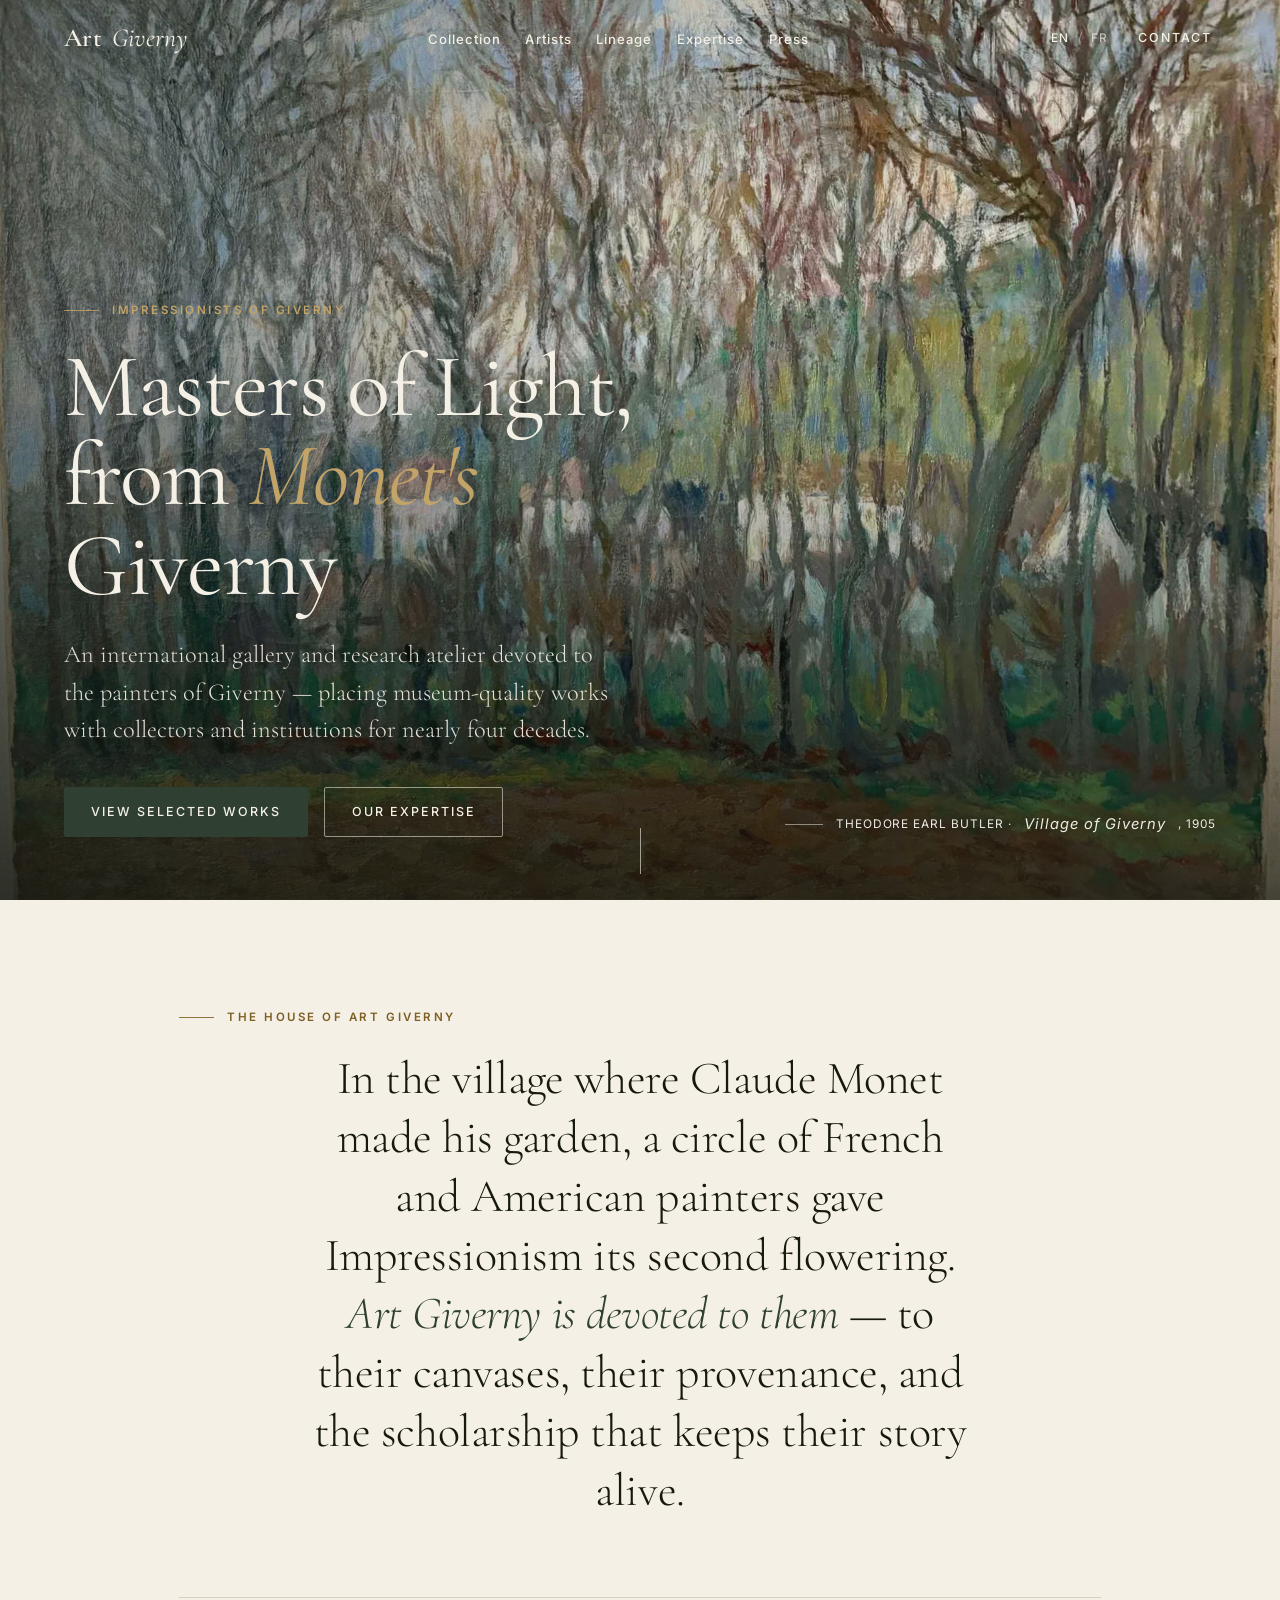
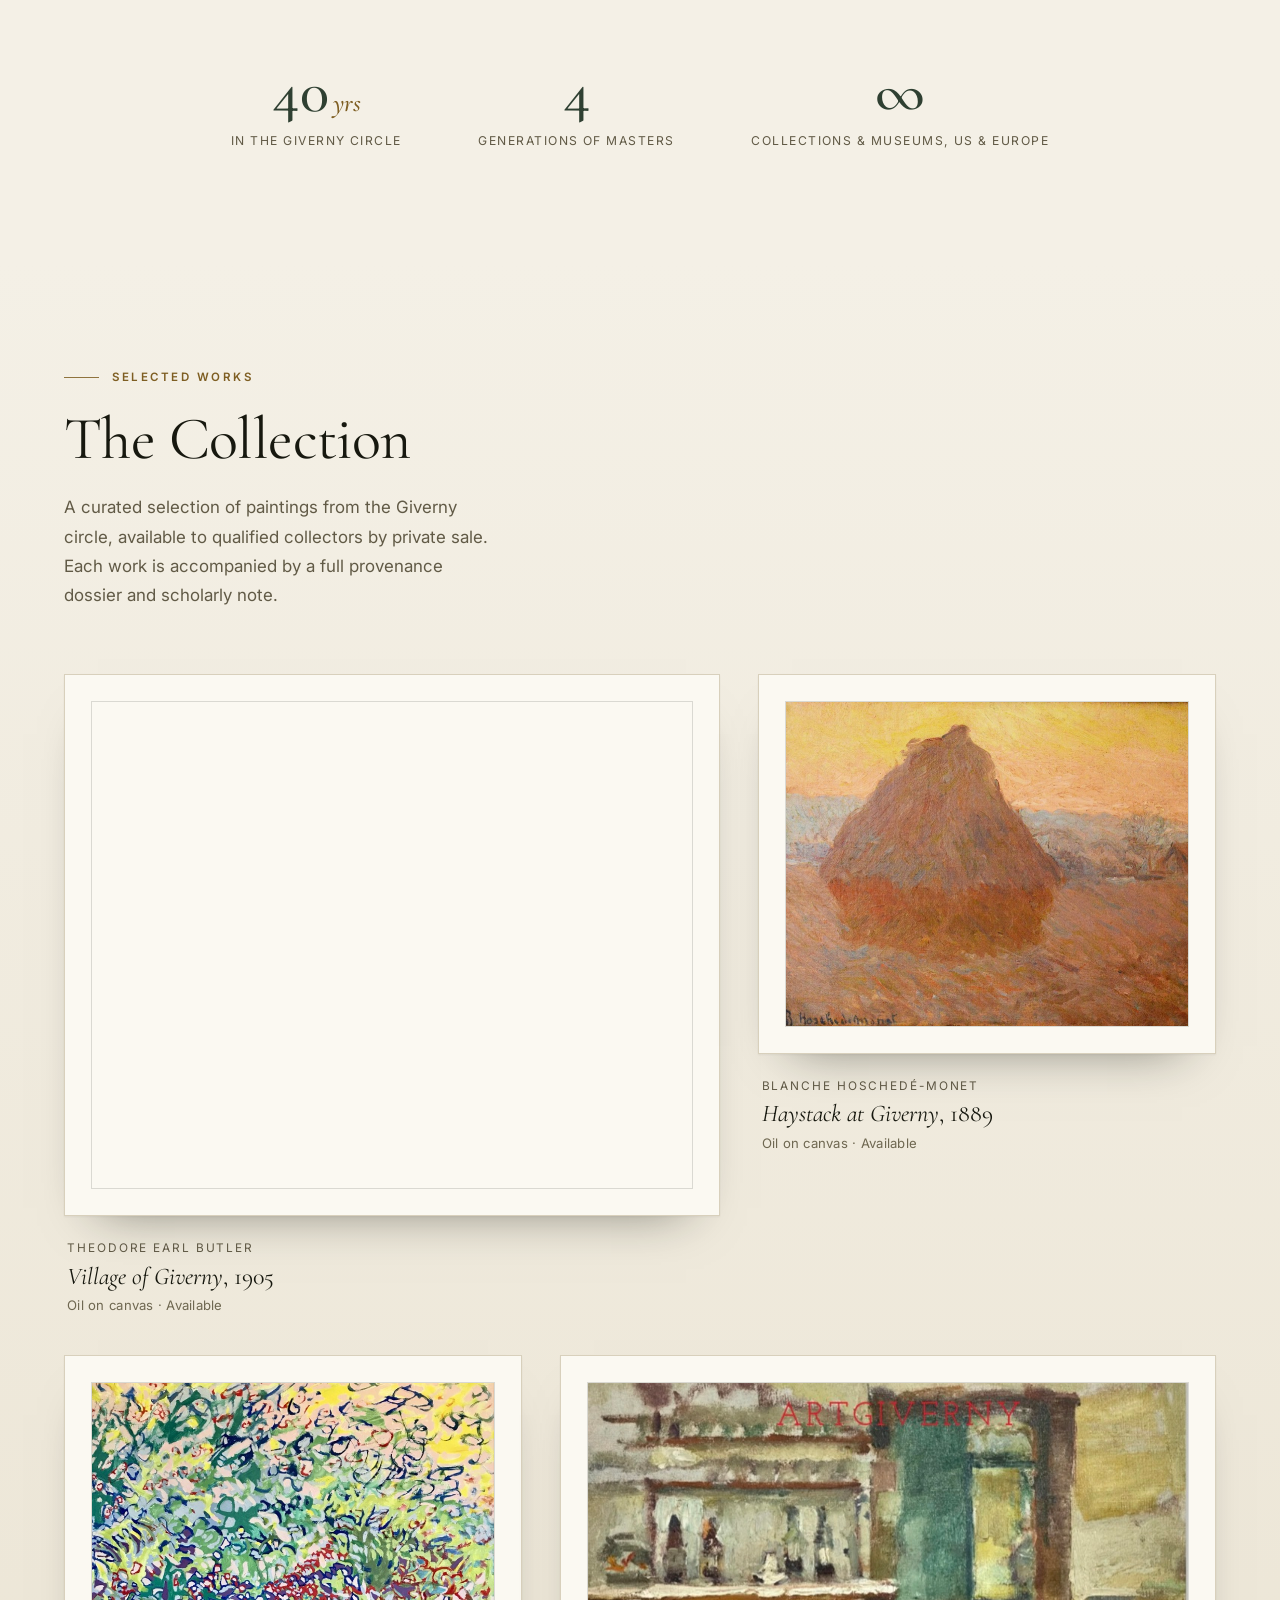
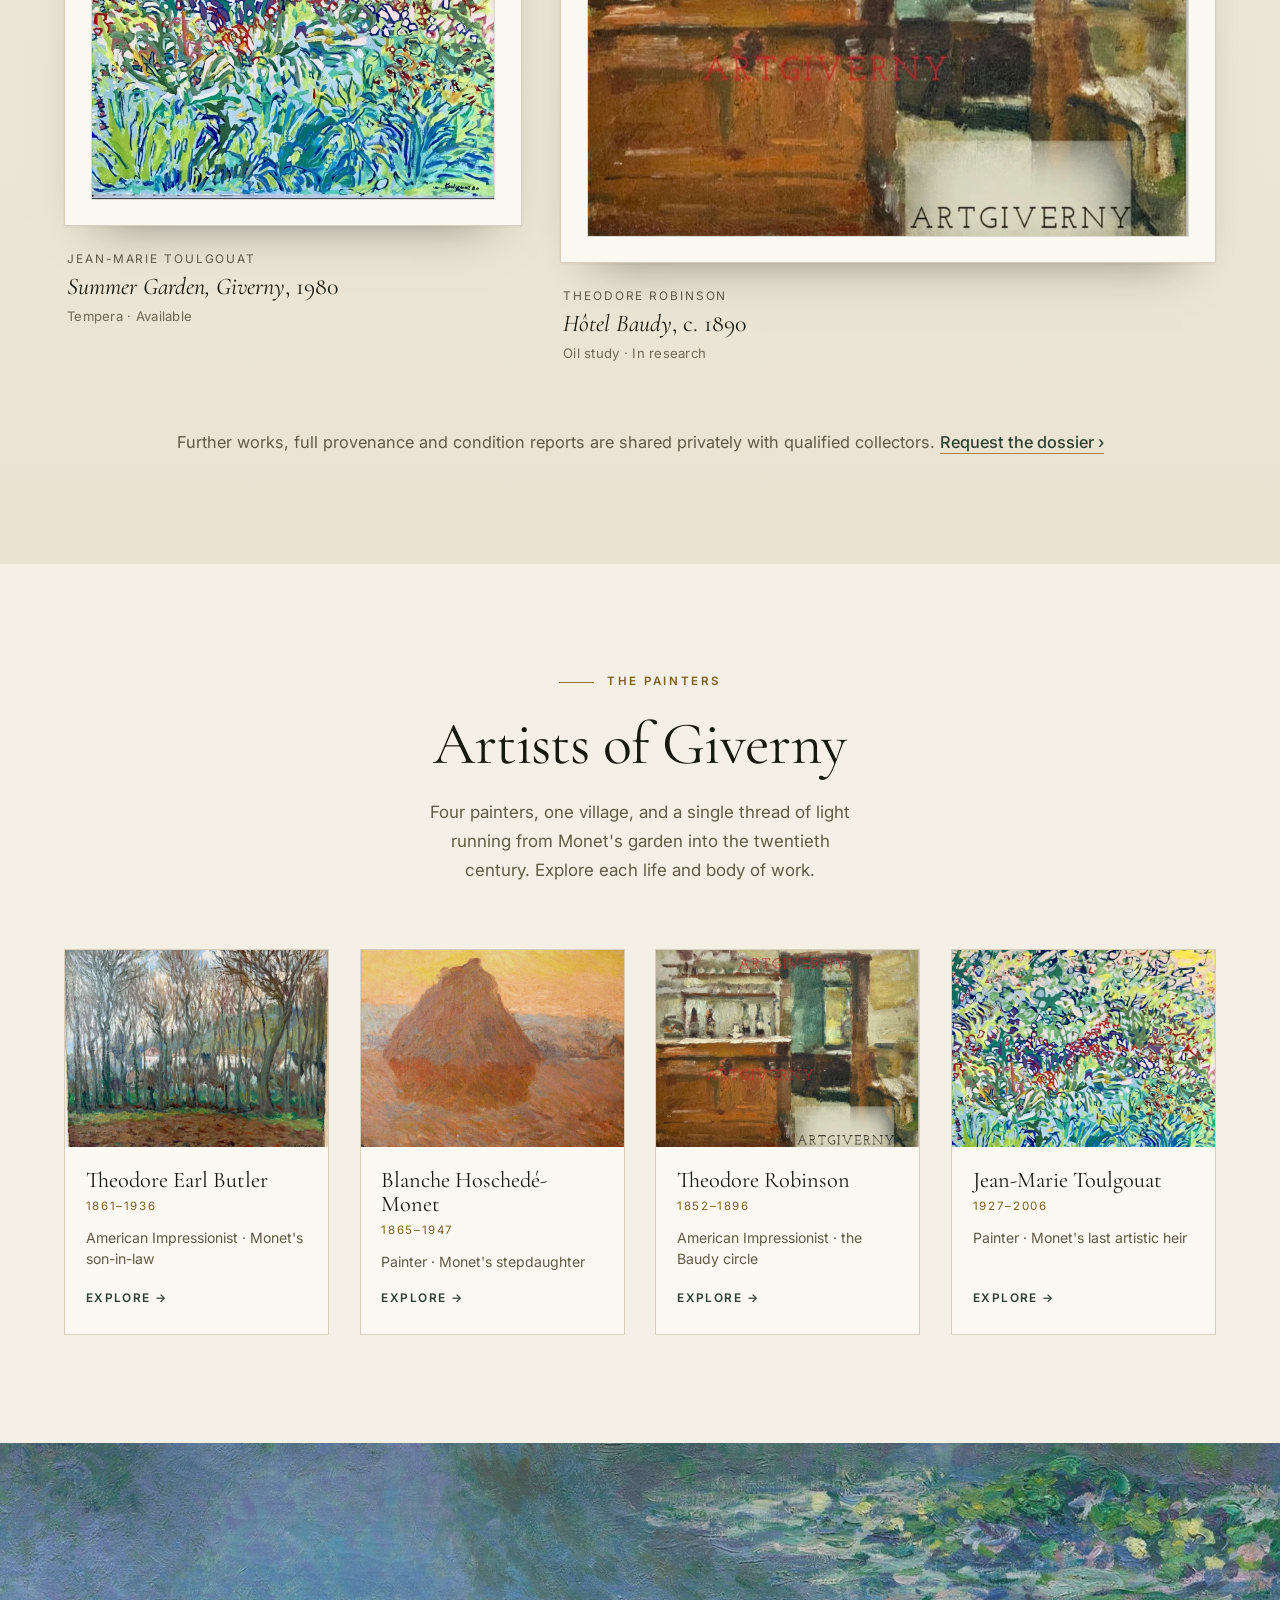
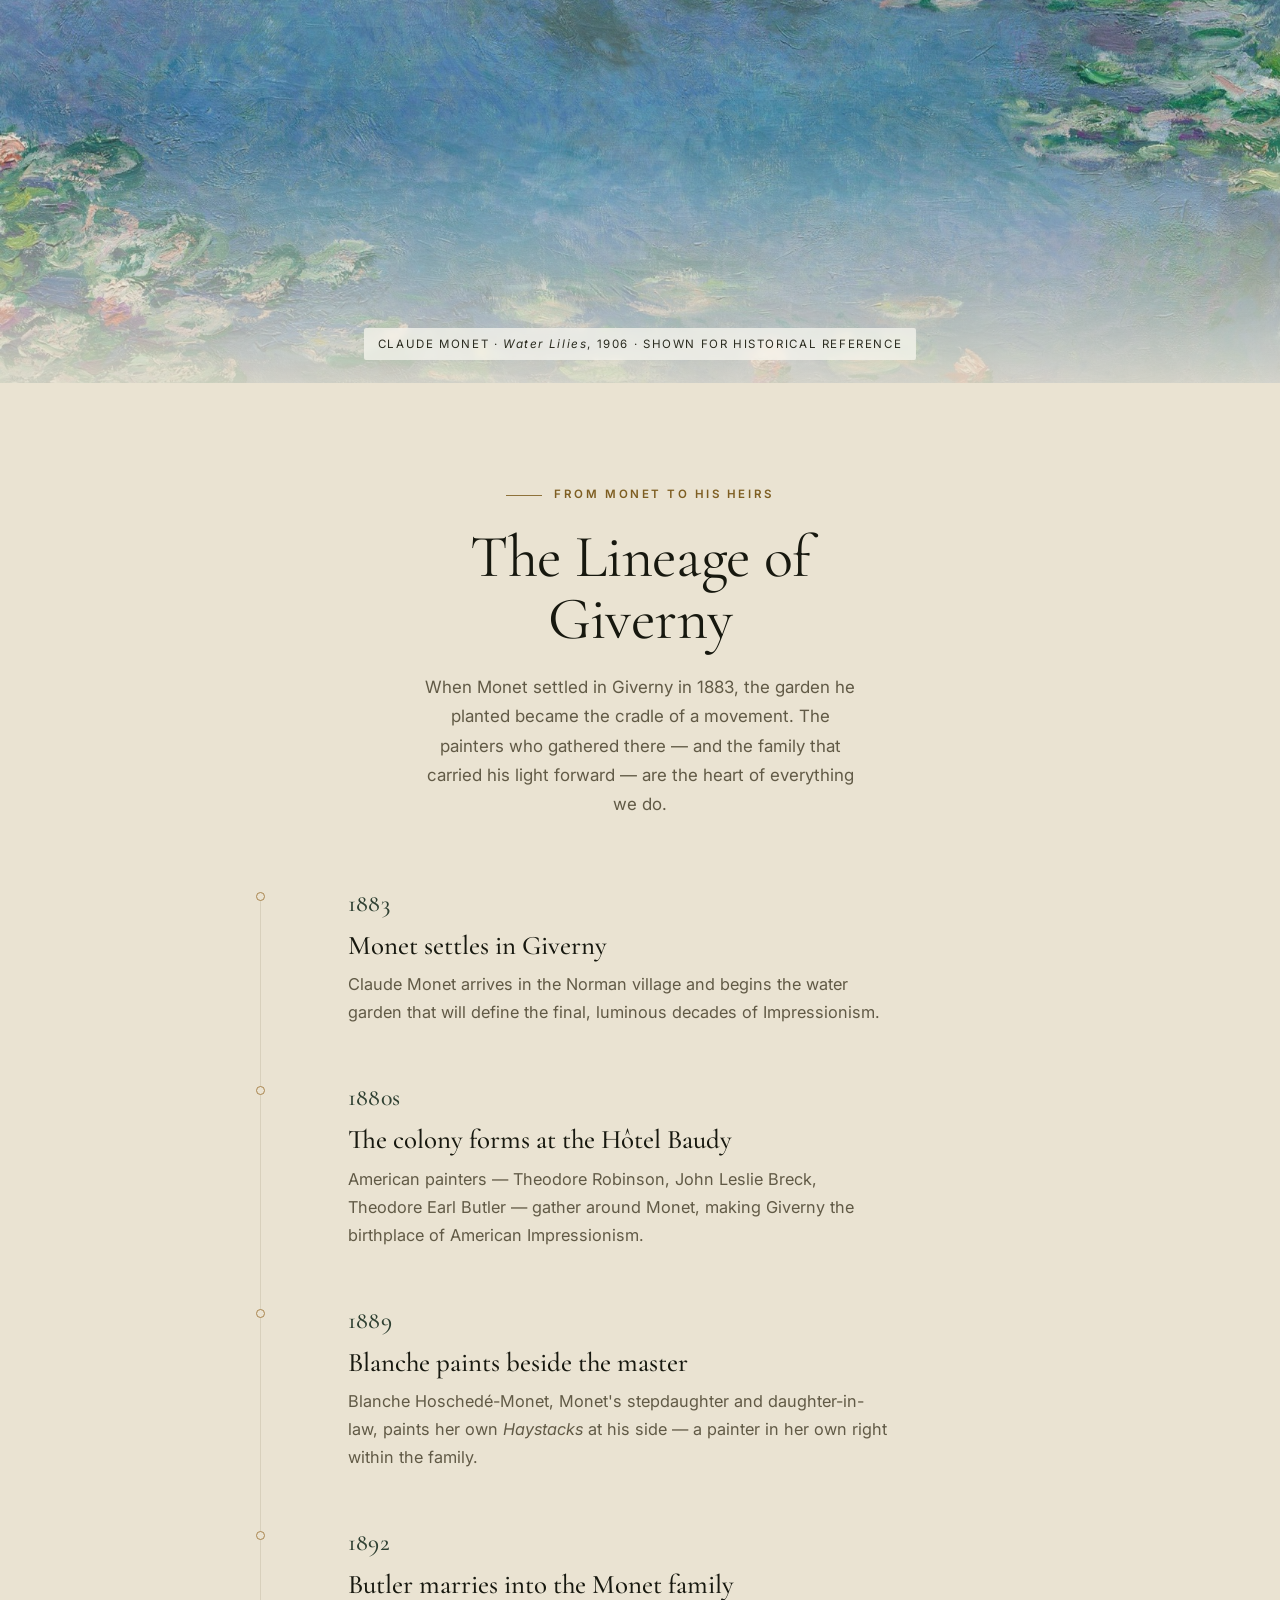
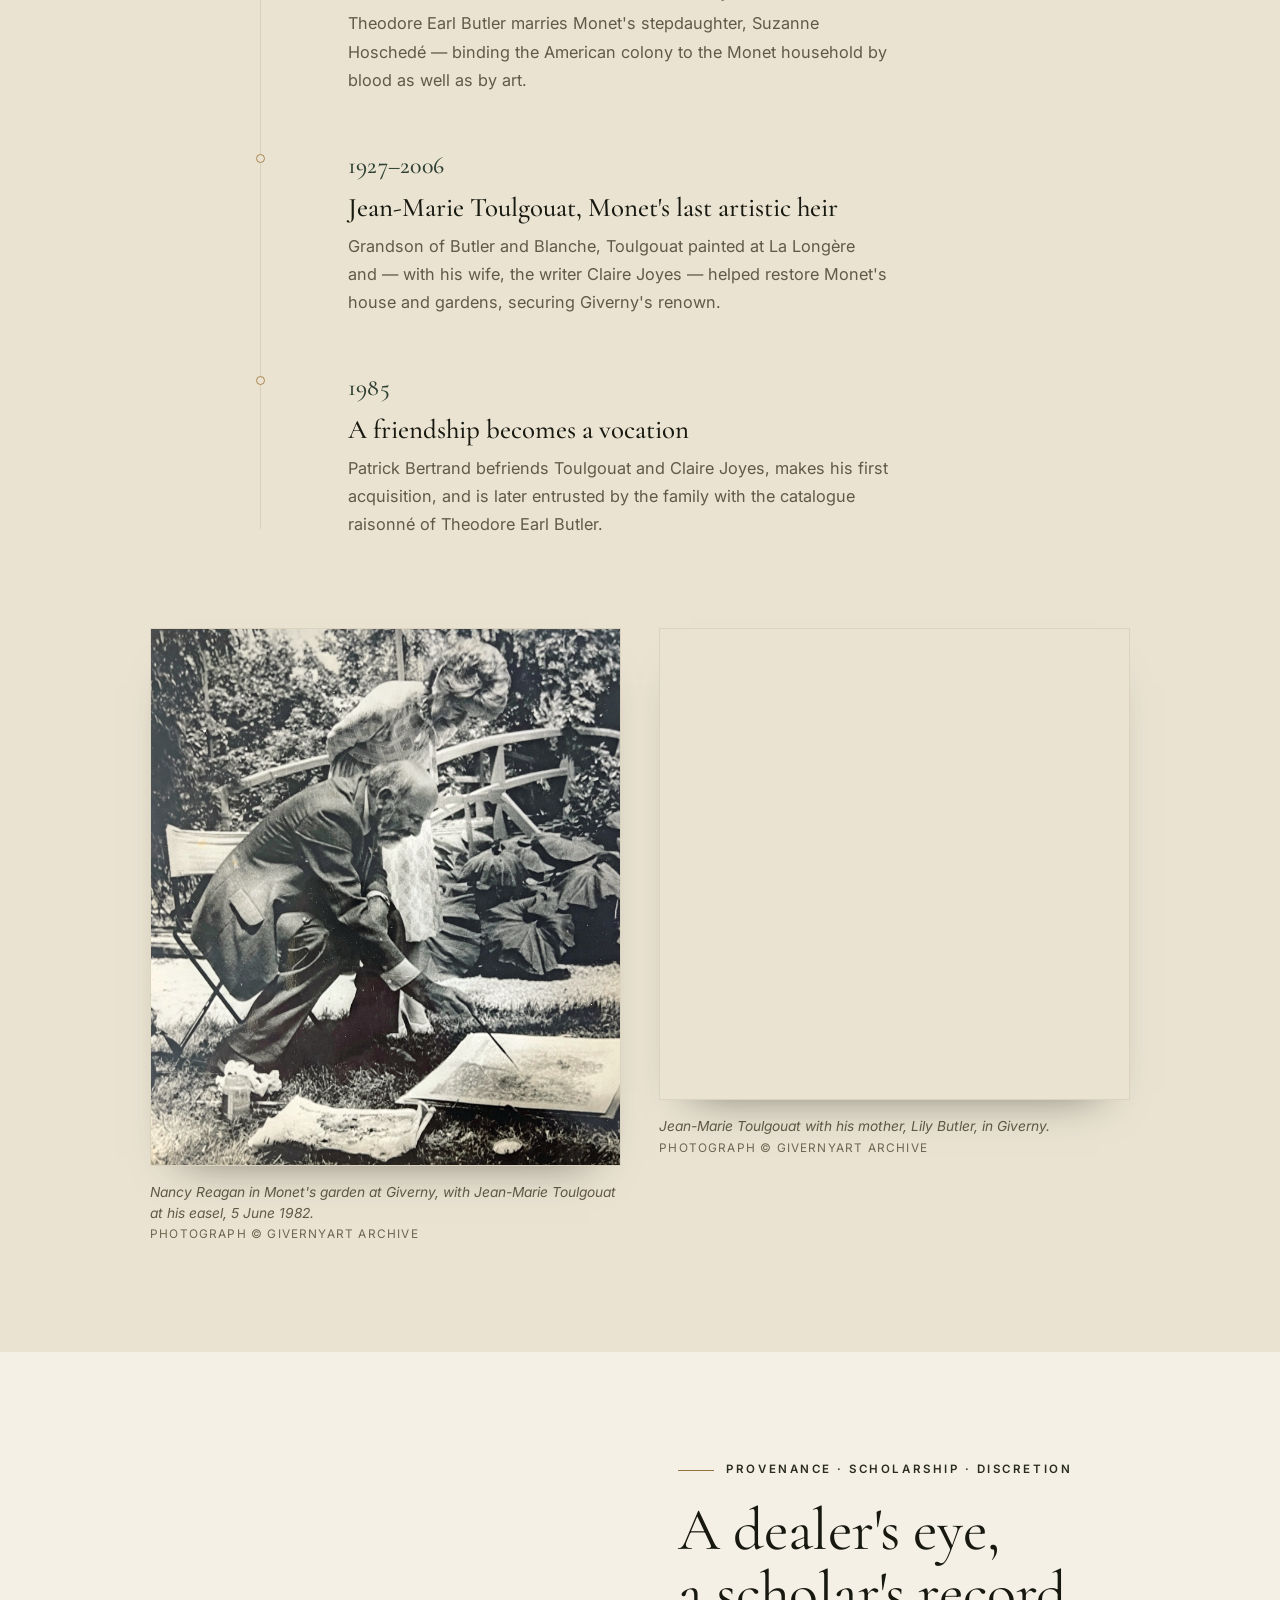
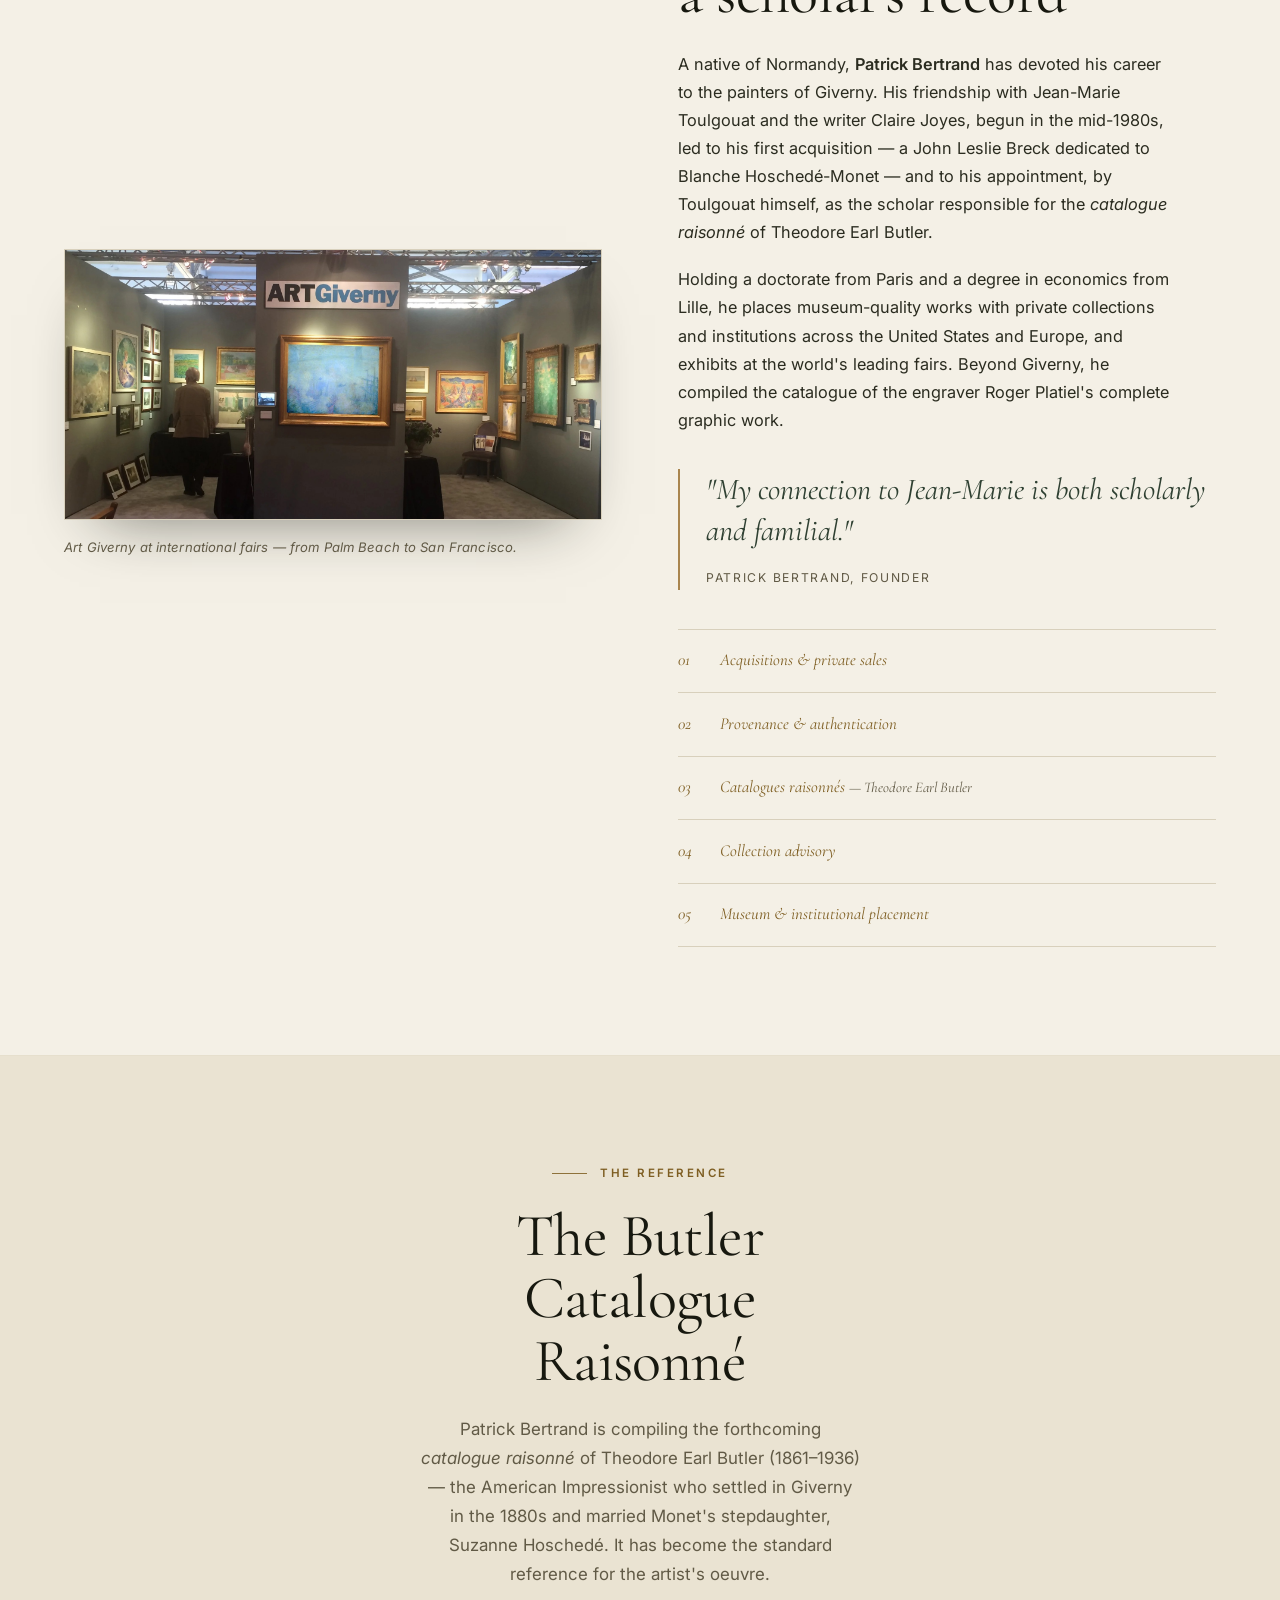
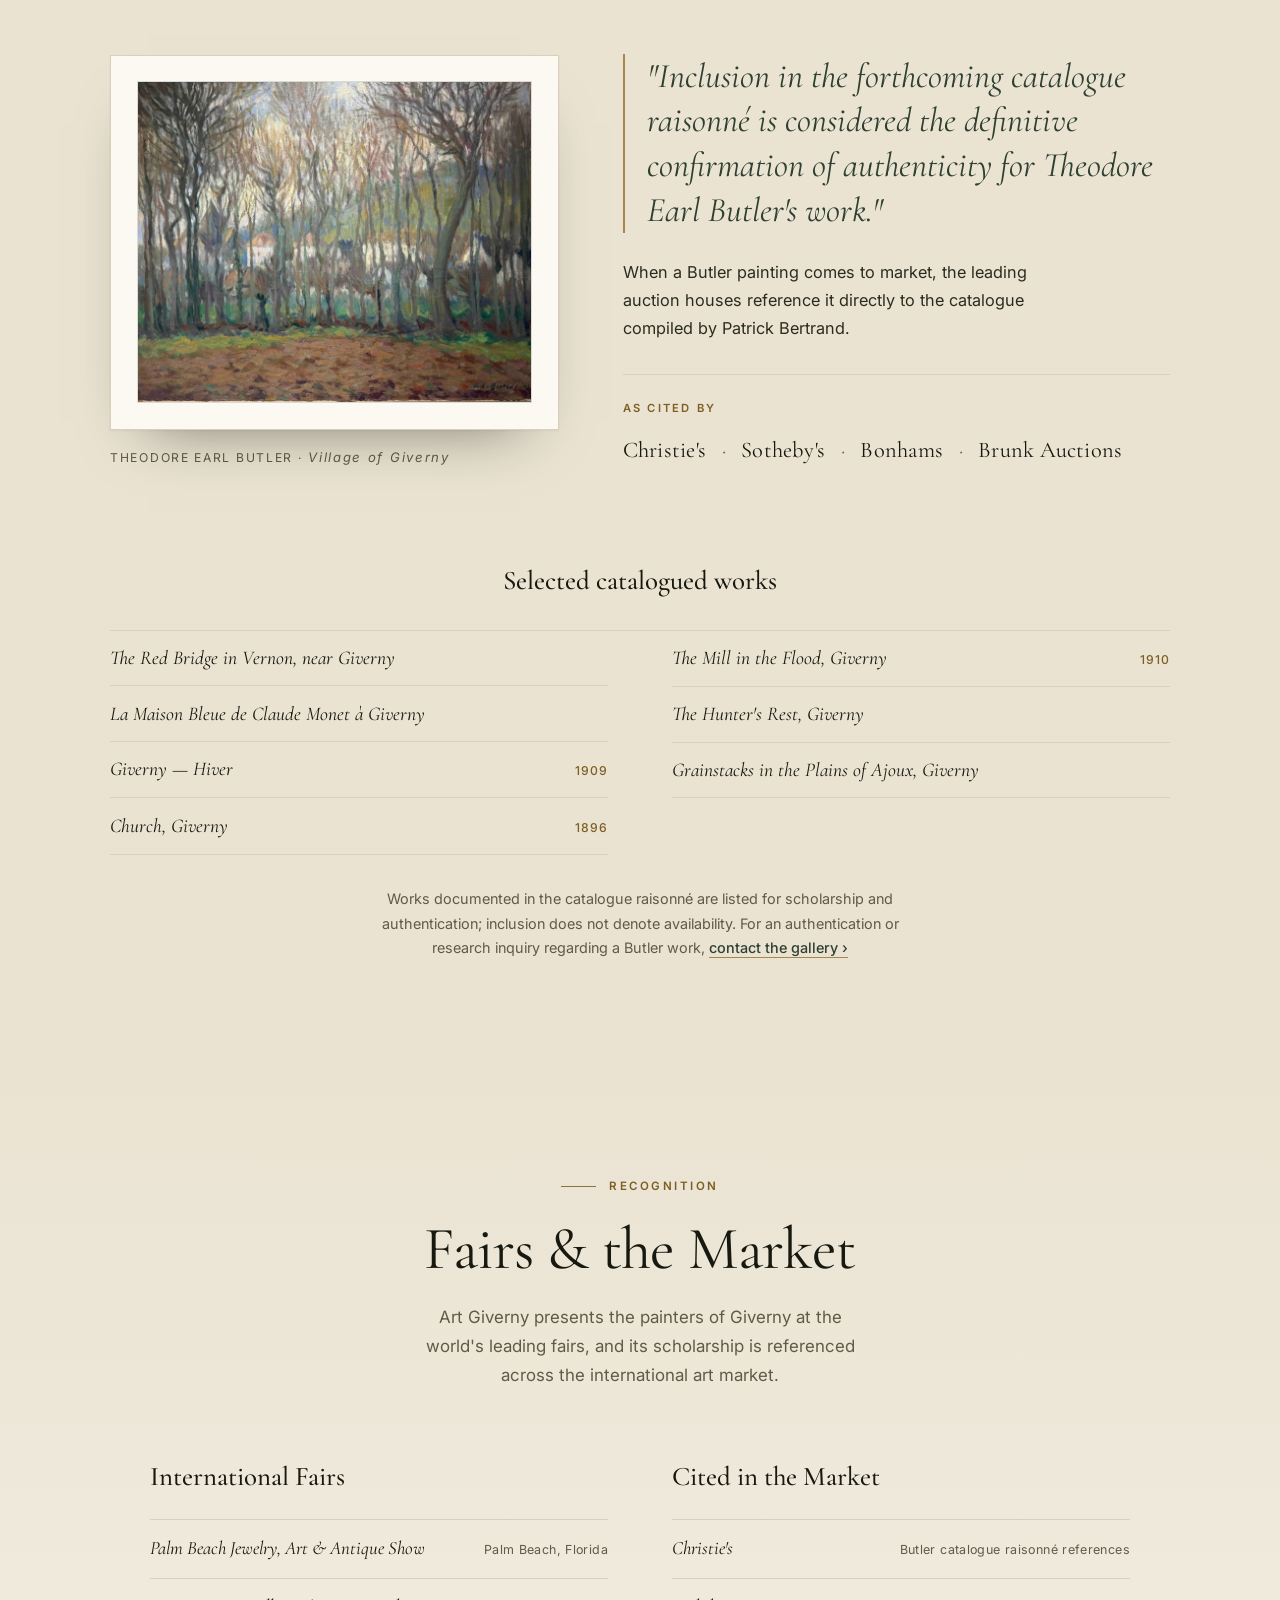
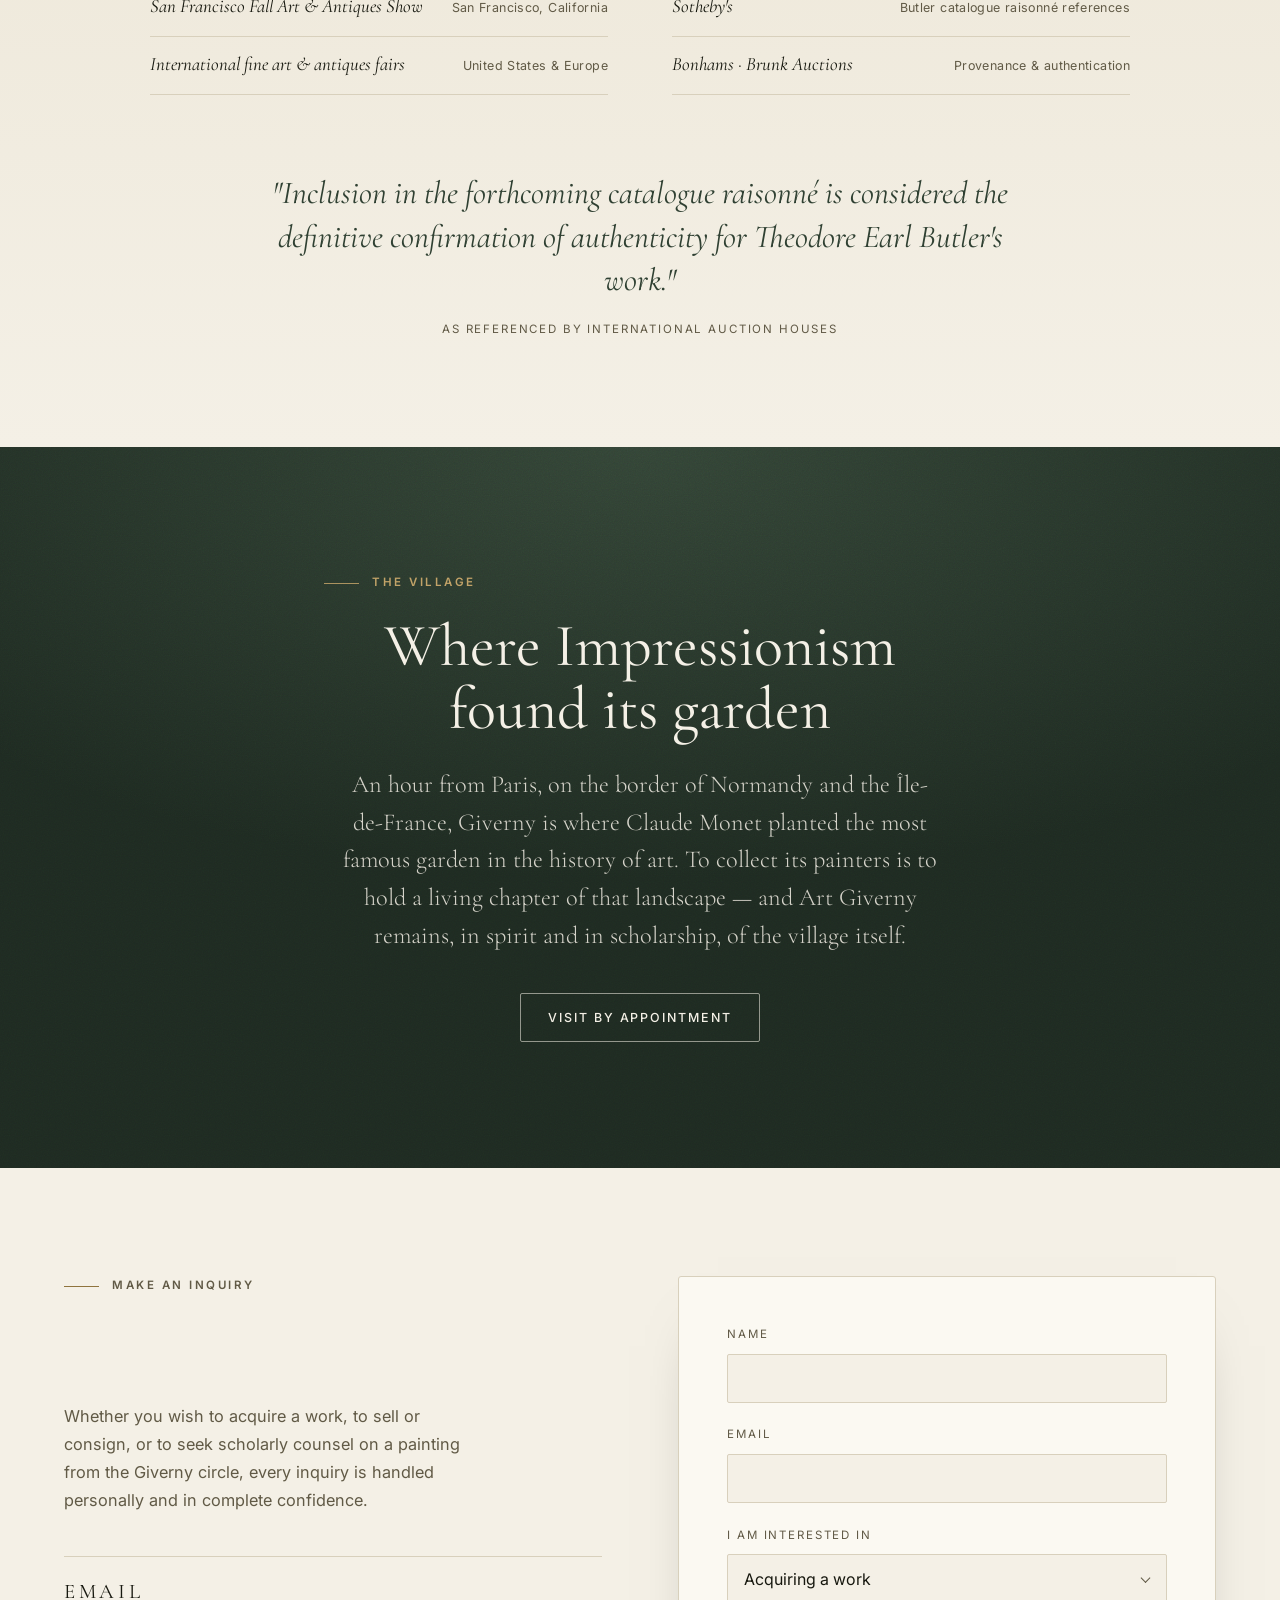
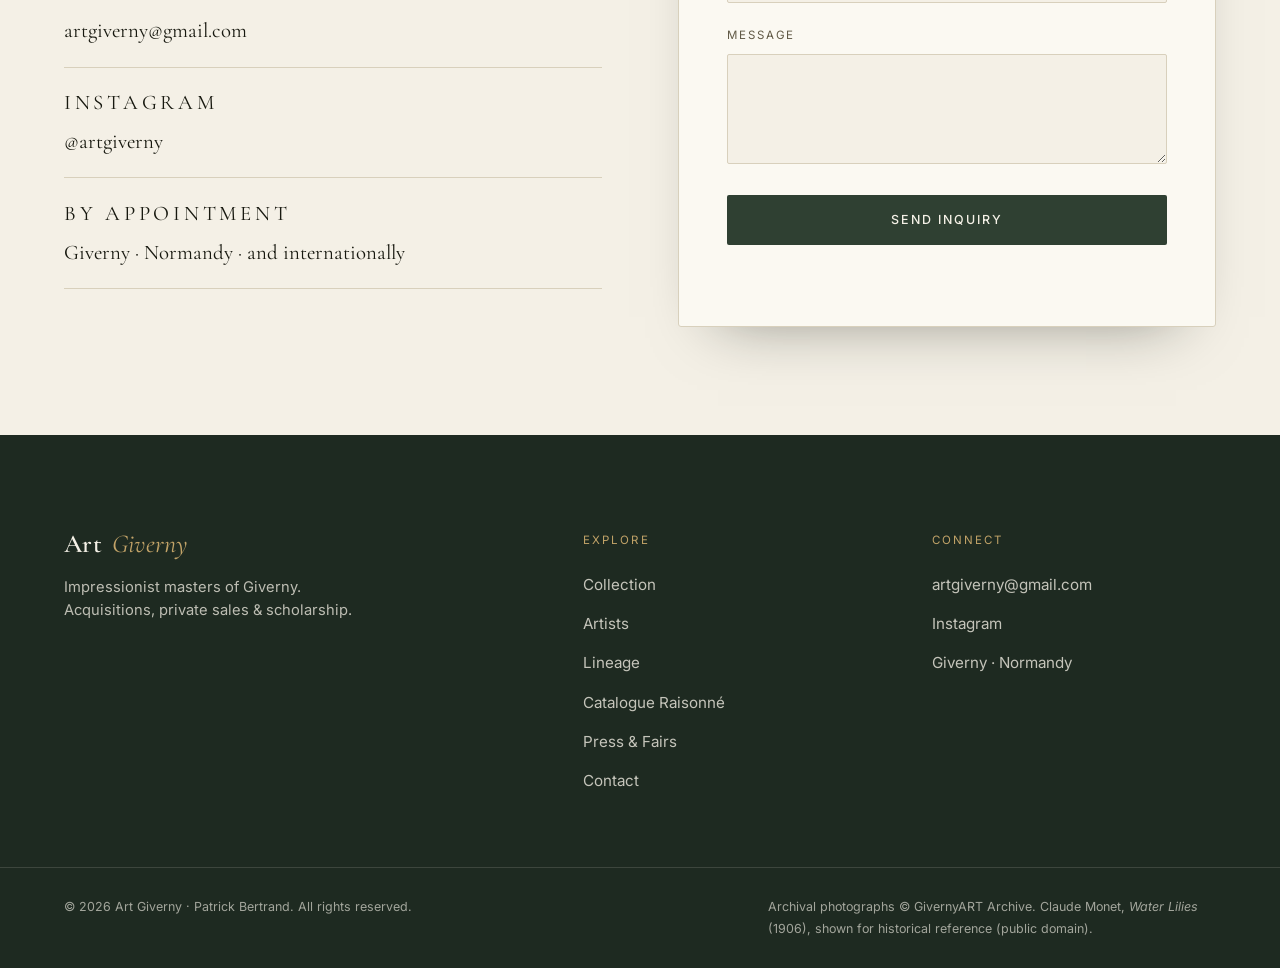
==== commit 5cdd05d4: "Set gallery contact email to artgiverny@gmail.com Co-Authored-By: Claude Opus 4.8 (1M context) <nore" ====
--- a/index.html
+++ b/index.html
@@ -570,7 +570,7 @@
           <ul class="contact-details reveal">
             <li>
               <span class="contact-label" data-i18n="contact.email">Email</span>
-              <a href="mailto:info@artgiverny.com">info@artgiverny.com</a>
+              <a href="mailto:artgiverny@gmail.com">artgiverny@gmail.com</a>
             </li>
             <li>
               <span class="contact-label">Instagram</span>
@@ -640,7 +640,7 @@
       <nav class="footer-nav" aria-label="Connect">
         <p class="footer-nav-head" data-i18n="footer.connect">Connect</p>
         <ul>
-          <li><a href="mailto:info@artgiverny.com">info@artgiverny.com</a></li>
+          <li><a href="mailto:artgiverny@gmail.com">artgiverny@gmail.com</a></li>
           <li><a href="https://www.instagram.com/artgiverny" target="_blank" rel="noopener">Instagram</a></li>
           <li><span data-i18n="footer.location">Giverny · Normandy</span></li>
         </ul>
